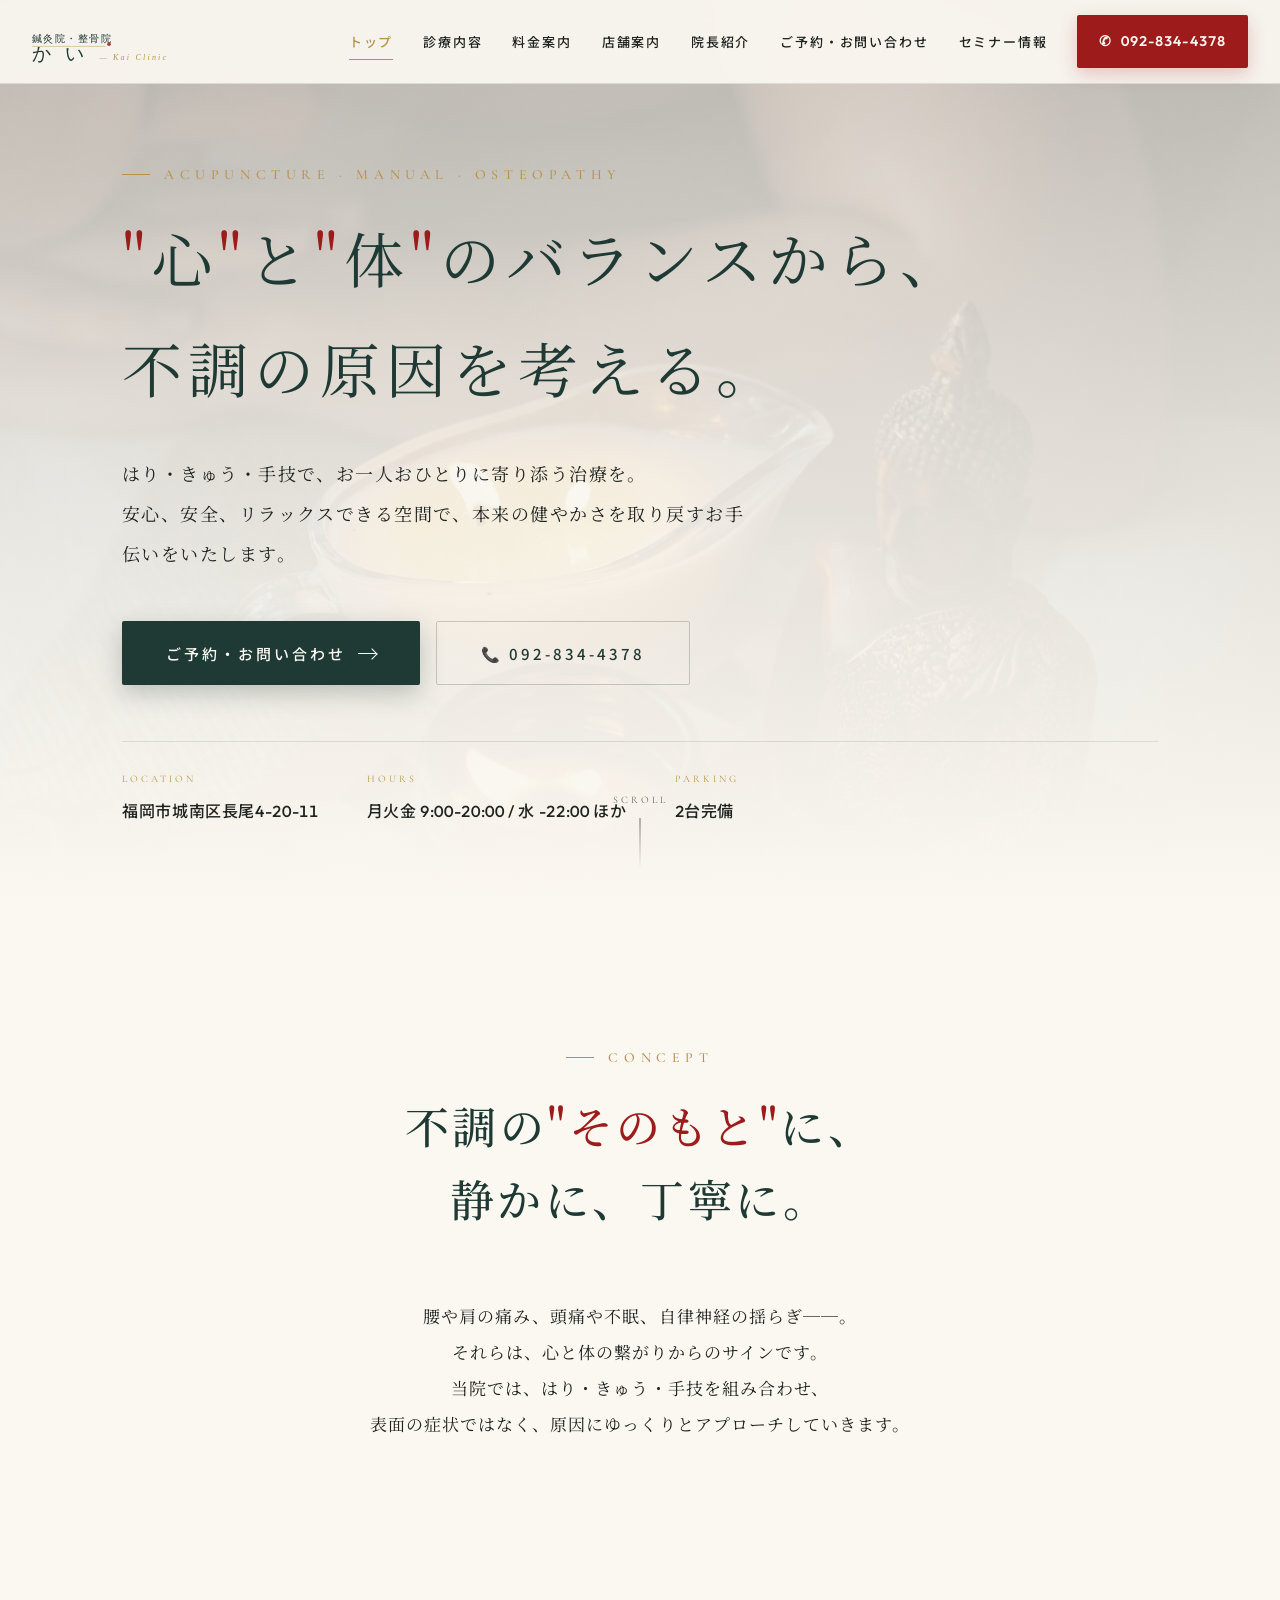
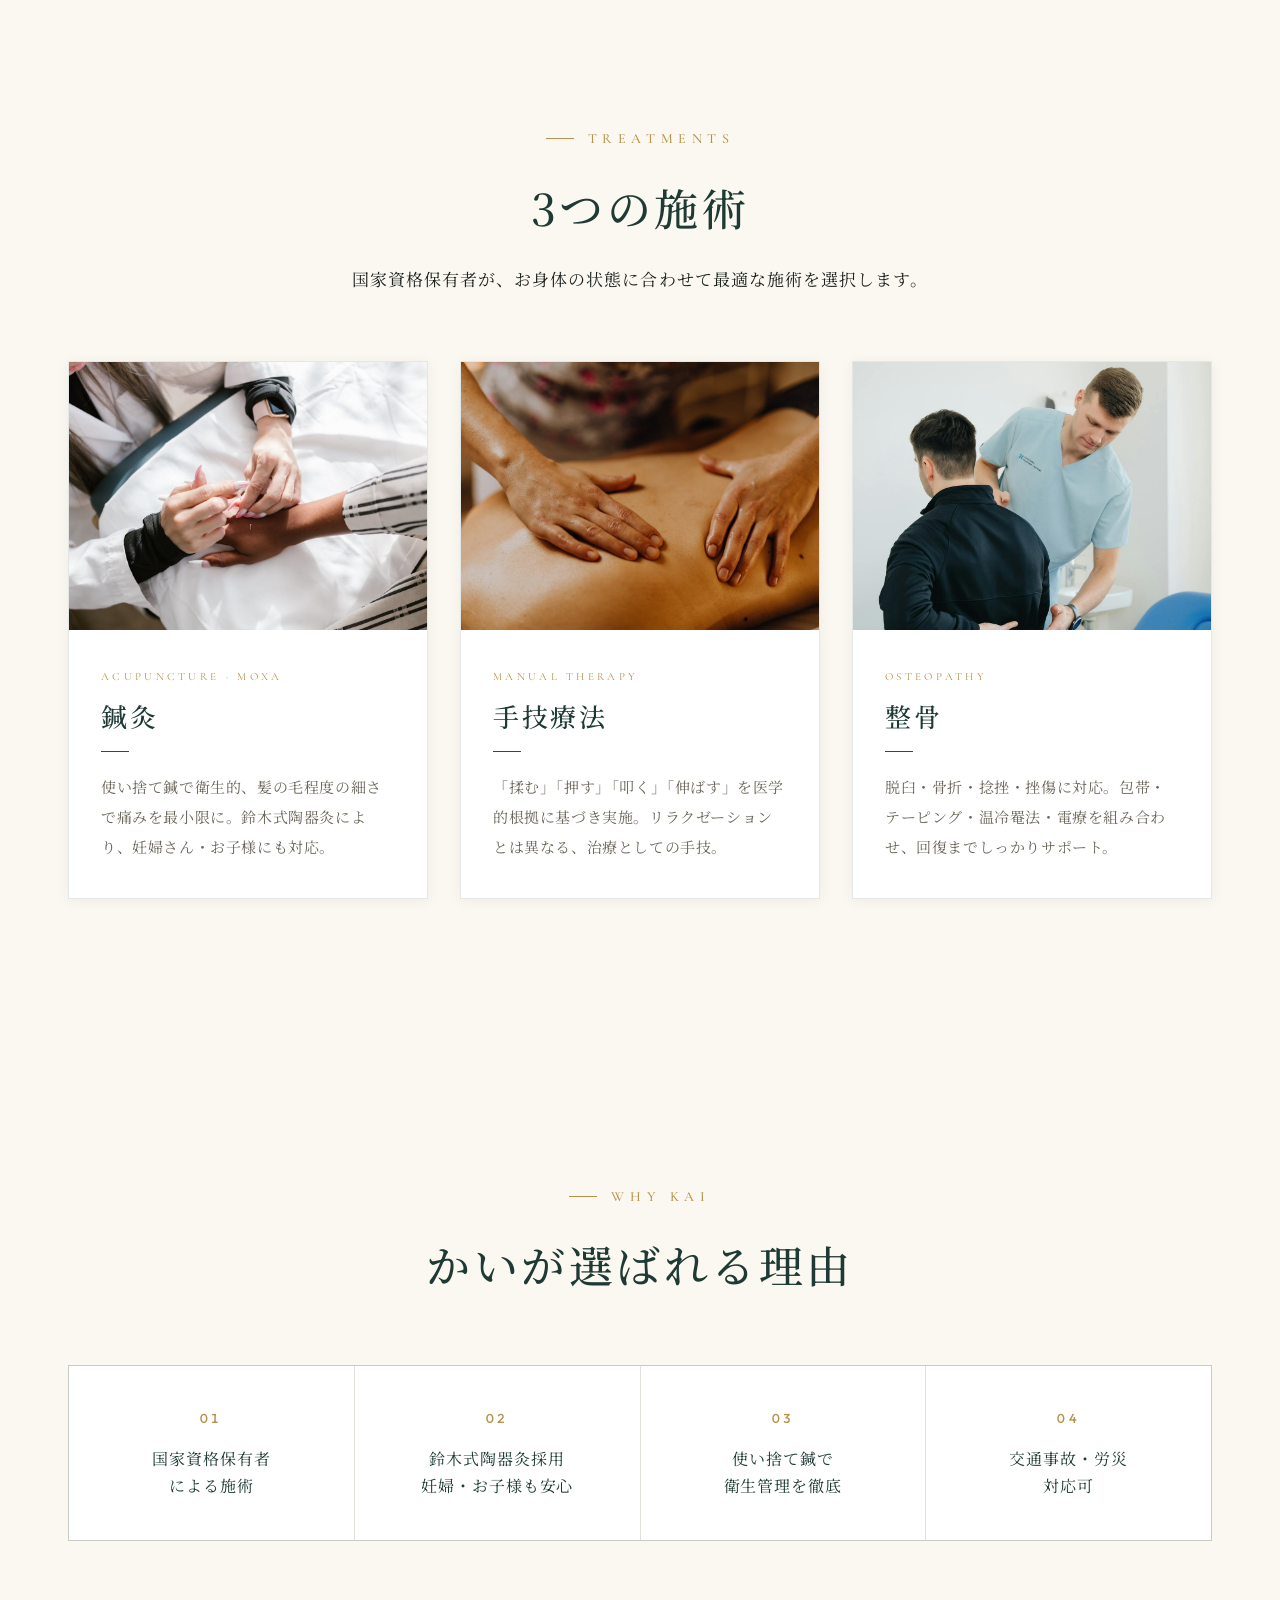
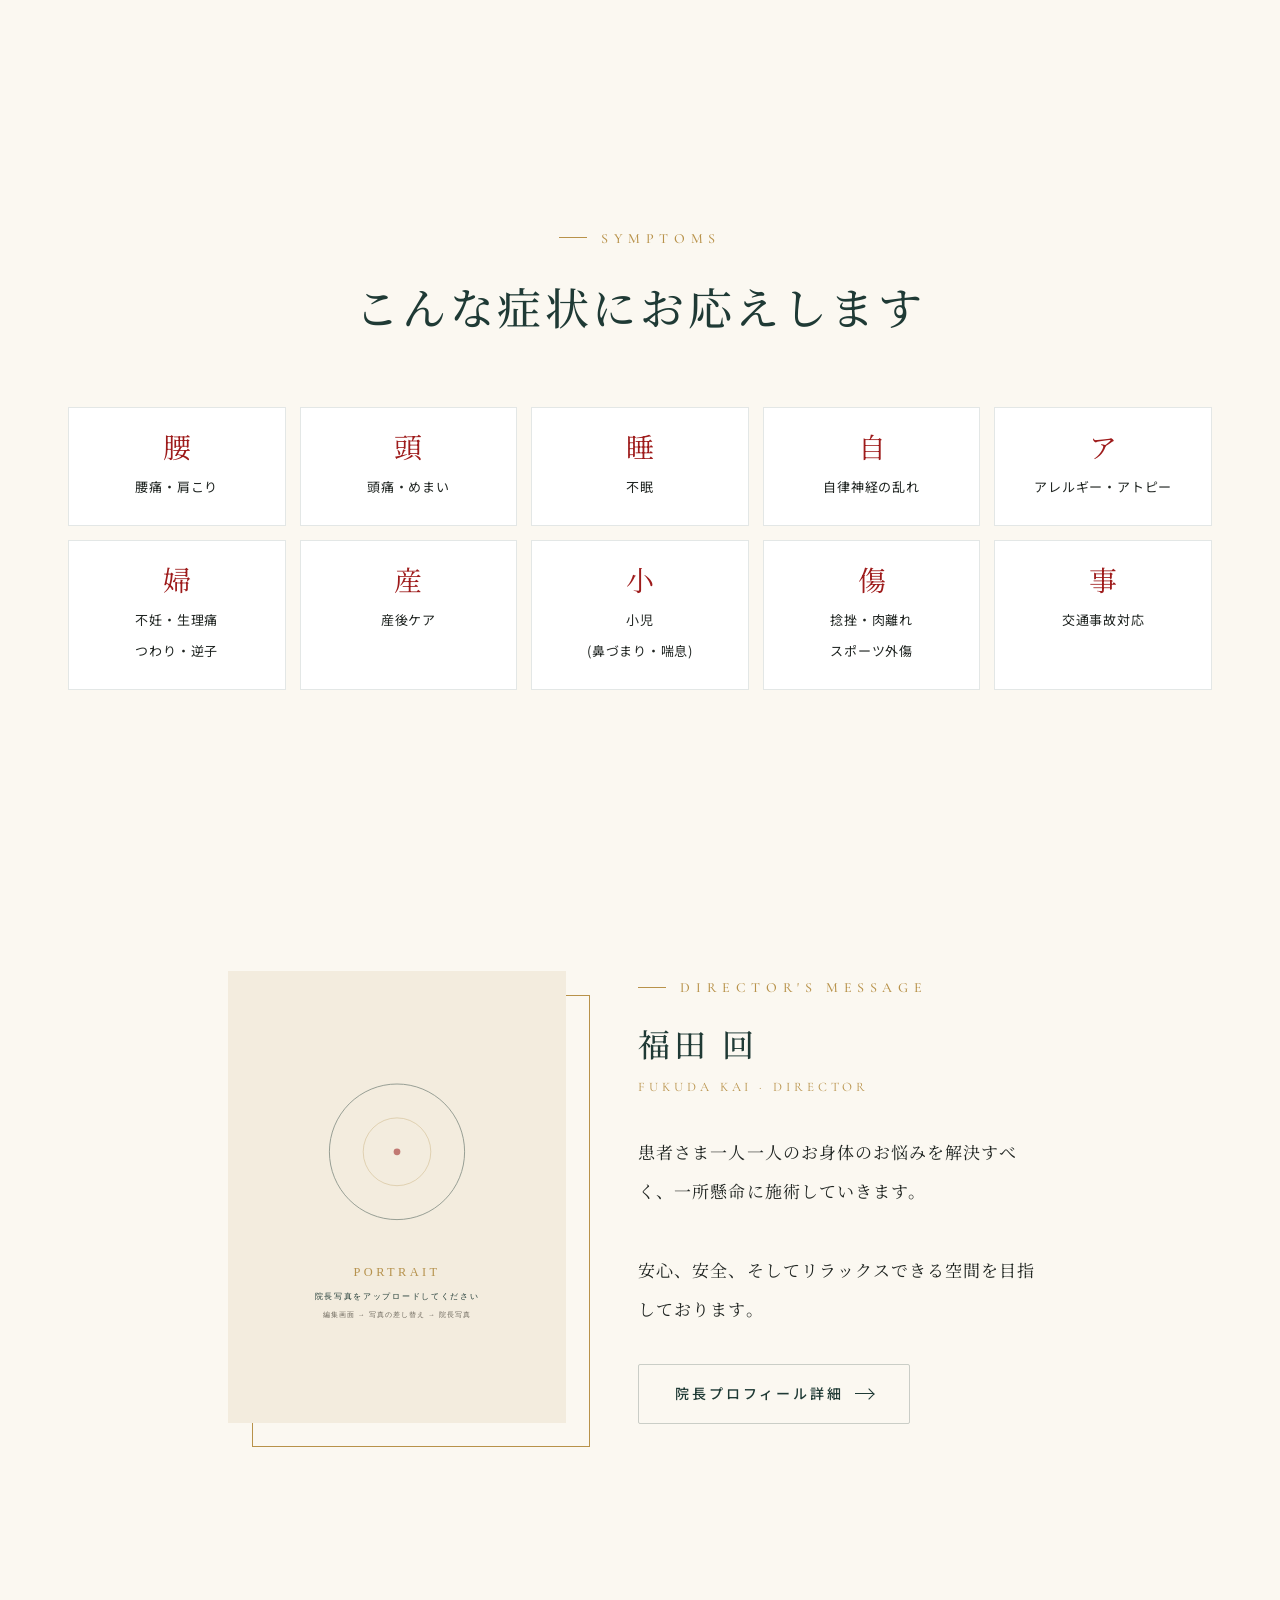
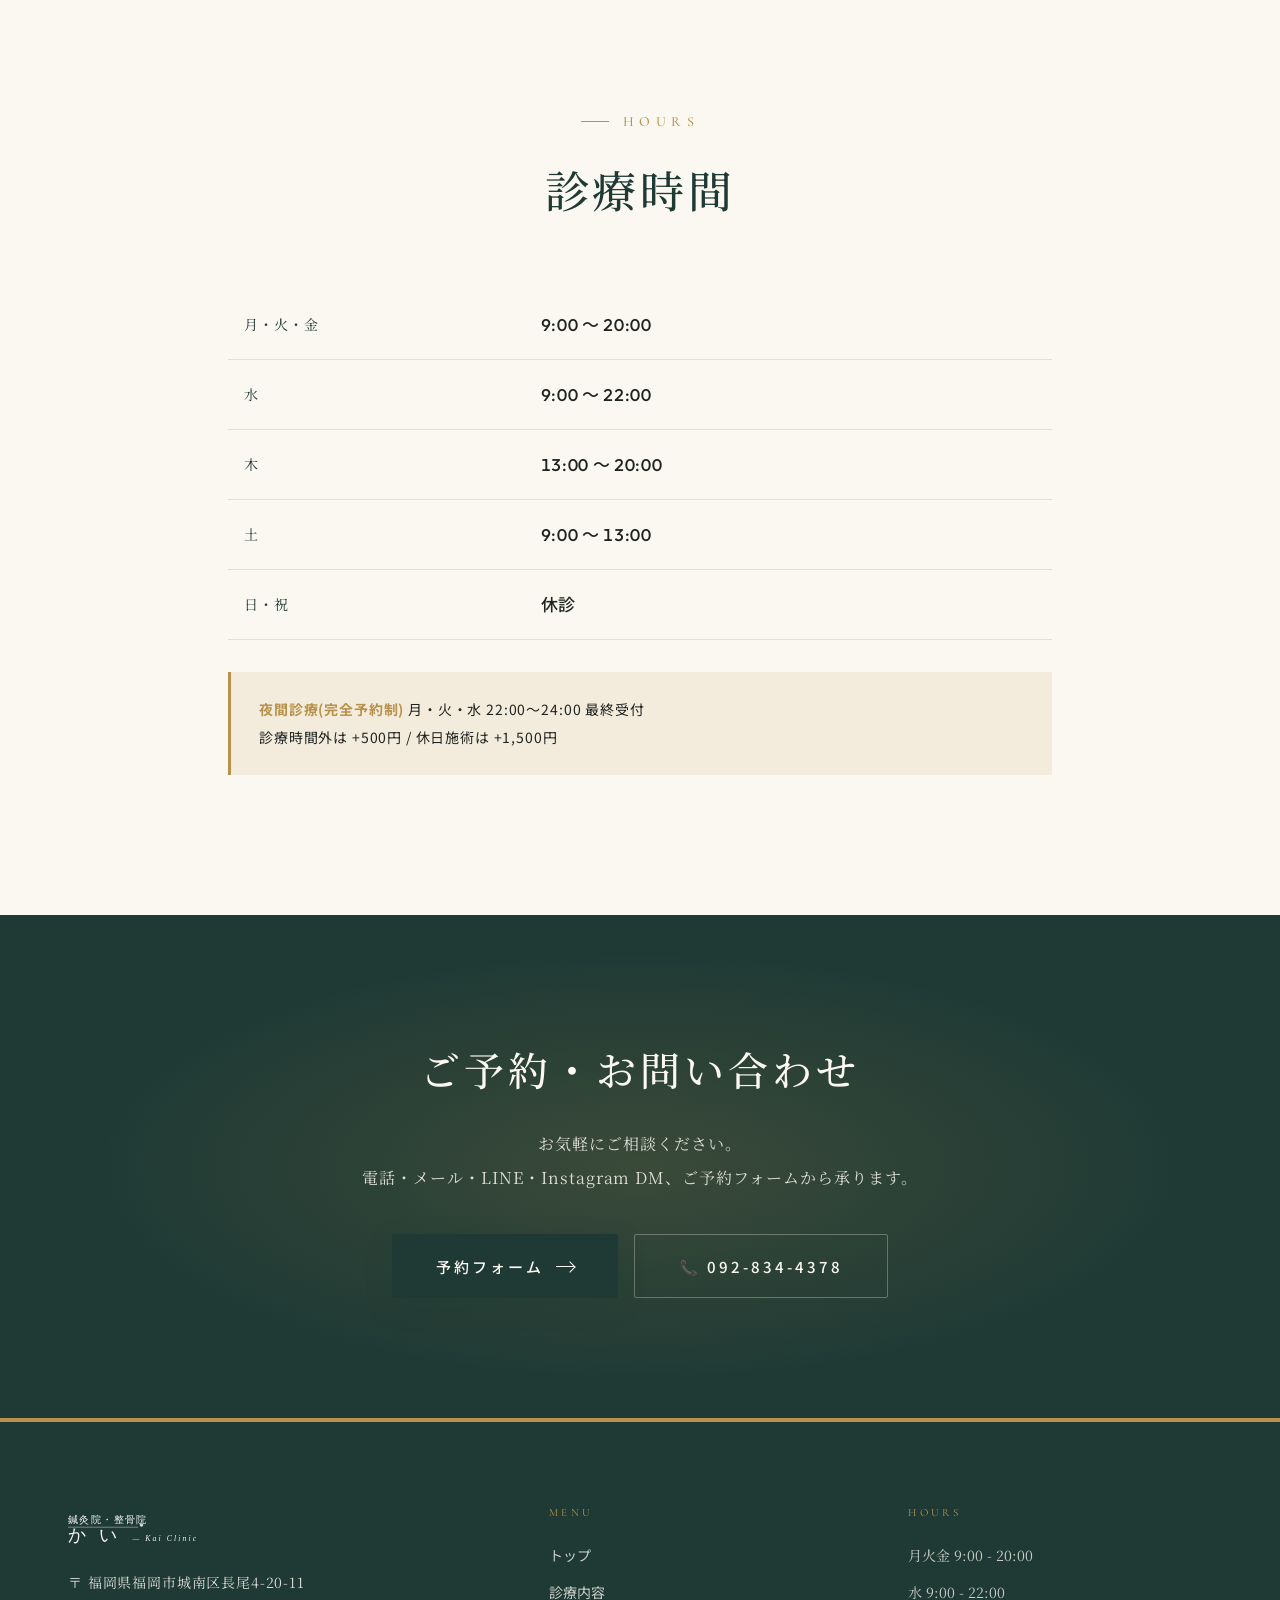
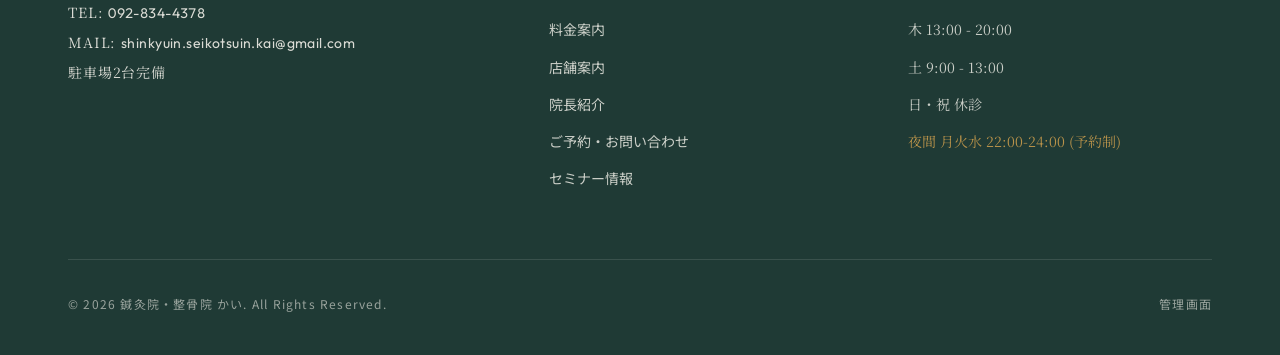
==== index.html @ 46b786f1 "Initial commit: 鍼灸院・整骨院 かい Liberta v1" ====
<!DOCTYPE html>
<html lang="ja">
<head>
  <meta charset="UTF-8">
  <meta name="viewport" content="width=device-width, initial-scale=1.0">
  <title>鍼灸院・整骨院 かい｜福岡市城南区長尾の鍼灸・整骨院</title>
  <meta name="description" content="福岡市城南区長尾の「鍼灸院・整骨院 かい」。鍼灸・手技・整骨で、心と体のバランスから不調の原因を考える治療。鈴木式陶器灸でお子様・妊婦さんも安心。夜間診療・交通事故対応可。">
  <meta name="theme-color" content="#0e0e10">
  <meta property="og:title" content="鍼灸院・整骨院 かい｜福岡市城南区">
  <meta property="og:description" content="心と体のバランスから不調の原因を考える、鍼灸・手技・整骨の治療院。">
  <meta property="og:image" content="/images/og-image.jpg">
  <meta property="og:type" content="website">
  <link rel="icon" href="/images/logo-placeholder.svg" type="image/svg+xml">
  <link rel="preconnect" href="https://fonts.googleapis.com">
  <link rel="preconnect" href="https://fonts.gstatic.com" crossorigin>
  <link href="https://fonts.googleapis.com/css2?family=Cormorant+Garamond:ital,wght@0,400;0,500;1,400&family=Noto+Sans+JP:wght@400;500;700&family=Outfit:wght@400;500;600;700&family=Noto+Serif+JP:wght@400;500;600&display=swap" rel="stylesheet">
  <link rel="stylesheet" href="/css/style.css">
  <script src="/assets/state-checker.js" defer></script>
</head>
<body>

<!-- ========== HEADER ========== -->
<header class="site-header">
  <div class="site-header__inner">
    <a href="/" class="brand" aria-label="鍼灸院・整骨院 かい トップへ">
      <img class="brand-logo-img" src="/images/logo-placeholder.svg" alt="鍼灸院・整骨院 かい" data-edit-src="logo_main">
    </a>
    <nav class="nav" aria-label="メインナビゲーション">
      <ul class="nav__list">
        <li><a class="nav__link" href="/" aria-current="page">トップ</a></li>
        <li><a class="nav__link" href="/services.html">診療内容</a></li>
        <li><a class="nav__link" href="/price.html">料金案内</a></li>
        <li><a class="nav__link" href="/access.html">店舗案内</a></li>
        <li><a class="nav__link" href="/about.html">院長紹介</a></li>
        <li><a class="nav__link" href="/contact.html">ご予約・お問い合わせ</a></li>
        <li><a class="nav__link" href="/seminar.html">セミナー情報</a></li>
      </ul>
      <a class="nav__cta" href="tel:0928344378">092-834-4378</a>
    </nav>
    <button class="hamburger" aria-label="メニューを開く" aria-expanded="false">
      <span></span><span></span><span></span>
    </button>
  </div>
</header>

<!-- ========== HERO ========== -->
<section class="hero">
  <div class="hero__bg">
    <img src="/images/hero-bg.jpg" alt="" data-edit-src="hero_bg" onerror="this.style.display='none'">
  </div>
  <div class="hero__inner">
    <span class="eyebrow">Acupuncture · Manual · Osteopathy</span>
    <h1 class="hero__catch">
      <span class="quote">"</span>心<span class="quote">"</span>と<span class="quote">"</span>体<span class="quote">"</span>のバランスから、<span class="br-quiet"></span>不調の原因を考える。
    </h1>
    <p class="hero__lead">
      はり・きゅう・手技で、お一人おひとりに寄り添う治療を。<br>
      安心、安全、リラックスできる空間で、本来の健やかさを取り戻すお手伝いをいたします。
    </p>
    <div class="hero__cta">
      <a href="/contact.html" class="btn btn--primary btn--lg">ご予約・お問い合わせ <span class="arrow"></span></a>
      <a href="tel:0928344378" class="btn btn--ghost btn--lg">📞 092-834-4378</a>
    </div>
    <div class="hero__meta">
      <div>
        <span class="label">Location</span>
        <span class="value">福岡市城南区長尾4-20-11</span>
      </div>
      <div>
        <span class="label">Hours</span>
        <span class="value">月火金 9:00-20:00 / 水 -22:00 ほか</span>
      </div>
      <div>
        <span class="label">Parking</span>
        <span class="value">2台完備</span>
      </div>
    </div>
  </div>
  <div class="scroll-indicator">SCROLL</div>
</section>

<!-- ========== INTRO ========== -->
<section class="section section--ink-2">
  <div class="container-narrow">
    <div class="section-head fade-in">
      <span class="eyebrow">Concept</span>
      <h2 class="title-jp">不調の<span class="accent">"そのもと"</span>に、<br>静かに、丁寧に。</h2>
    </div>
    <p class="lead fade-in" style="text-align:center;">
      腰や肩の痛み、頭痛や不眠、自律神経の揺らぎ──。<br>
      それらは、心と体の繋がりからのサインです。<br>
      当院では、はり・きゅう・手技を組み合わせ、<br>
      表面の症状ではなく、原因にゆっくりとアプローチしていきます。
    </p>
  </div>
</section>

<!-- ========== SERVICES SUMMARY ========== -->
<section class="section">
  <div class="container">
    <div class="section-head fade-in">
      <span class="eyebrow">Treatments</span>
      <h2 class="title-jp">3つの施術</h2>
      <p class="lead">国家資格保有者が、お身体の状態に合わせて最適な施術を選択します。</p>
    </div>
    <div class="grid-3">
      <a href="/services.html#shinkyu" class="s-card fade-in">
        <div class="s-card__img">
          <img src="/images/service-shinkyu.jpg" alt="鍼灸" data-edit-src="service_shinkyu" onerror="this.style.display='none'">
        </div>
        <div class="s-card__body">
          <span class="s-card__sub">Acupuncture · Moxa</span>
          <h3 class="s-card__title">鍼灸</h3>
          <p class="s-card__lead">使い捨て鍼で衛生的、髪の毛程度の細さで痛みを最小限に。鈴木式陶器灸により、妊婦さん・お子様にも対応。</p>
        </div>
      </a>
      <a href="/services.html#shugi" class="s-card fade-in">
        <div class="s-card__img">
          <img src="/images/service-shugi.jpg" alt="手技療法" data-edit-src="service_shugi" onerror="this.style.display='none'">
        </div>
        <div class="s-card__body">
          <span class="s-card__sub">Manual Therapy</span>
          <h3 class="s-card__title">手技療法</h3>
          <p class="s-card__lead">「揉む」「押す」「叩く」「伸ばす」を医学的根拠に基づき実施。リラクゼーションとは異なる、治療としての手技。</p>
        </div>
      </a>
      <a href="/services.html#seikotsu" class="s-card fade-in">
        <div class="s-card__img">
          <img src="/images/service-seikotsu.jpg" alt="整骨" data-edit-src="service_seikotsu" onerror="this.style.display='none'">
        </div>
        <div class="s-card__body">
          <span class="s-card__sub">Osteopathy</span>
          <h3 class="s-card__title">整骨</h3>
          <p class="s-card__lead">脱臼・骨折・捻挫・挫傷に対応。包帯・テーピング・温冷罨法・電療を組み合わせ、回復までしっかりサポート。</p>
        </div>
      </a>
    </div>
  </div>
</section>

<!-- ========== FEATURES ========== -->
<section class="section section--ink-3">
  <div class="container">
    <div class="section-head fade-in">
      <span class="eyebrow">Why Kai</span>
      <h2 class="title-jp">かいが選ばれる理由</h2>
    </div>
    <div class="features fade-in">
      <div class="feature">
        <div class="feature__num">01</div>
        <div class="feature__title">国家資格保有者<br>による施術</div>
      </div>
      <div class="feature">
        <div class="feature__num">02</div>
        <div class="feature__title">鈴木式陶器灸採用<br>妊婦・お子様も安心</div>
      </div>
      <div class="feature">
        <div class="feature__num">03</div>
        <div class="feature__title">使い捨て鍼で<br>衛生管理を徹底</div>
      </div>
      <div class="feature">
        <div class="feature__num">04</div>
        <div class="feature__title">交通事故・労災<br>対応可</div>
      </div>
    </div>
  </div>
</section>

<!-- ========== SYMPTOMS ========== -->
<section class="section">
  <div class="container">
    <div class="section-head fade-in">
      <span class="eyebrow">Symptoms</span>
      <h2 class="title-jp">こんな症状にお応えします</h2>
    </div>
    <div class="symptoms fade-in">
      <div class="symptom"><span class="symptom__icon">腰</span><span class="symptom__label">腰痛・肩こり</span></div>
      <div class="symptom"><span class="symptom__icon">頭</span><span class="symptom__label">頭痛・めまい</span></div>
      <div class="symptom"><span class="symptom__icon">睡</span><span class="symptom__label">不眠</span></div>
      <div class="symptom"><span class="symptom__icon">自</span><span class="symptom__label">自律神経の乱れ</span></div>
      <div class="symptom"><span class="symptom__icon">ア</span><span class="symptom__label">アレルギー・アトピー</span></div>
      <div class="symptom"><span class="symptom__icon">婦</span><span class="symptom__label">不妊・生理痛<br>つわり・逆子</span></div>
      <div class="symptom"><span class="symptom__icon">産</span><span class="symptom__label">産後ケア</span></div>
      <div class="symptom"><span class="symptom__icon">小</span><span class="symptom__label">小児<br>(鼻づまり・喘息)</span></div>
      <div class="symptom"><span class="symptom__icon">傷</span><span class="symptom__label">捻挫・肉離れ<br>スポーツ外傷</span></div>
      <div class="symptom"><span class="symptom__icon">事</span><span class="symptom__label">交通事故対応</span></div>
    </div>
  </div>
</section>

<!-- ========== OWNER MESSAGE ========== -->
<section class="section section--ink-2">
  <div class="container-narrow">
    <div class="owner fade-in">
      <div class="owner__photo">
        <img src="/images/owner-placeholder.svg" alt="院長 福田 回" data-edit-src="owner_photo">
      </div>
      <div class="owner__body">
        <span class="eyebrow">Director's Message</span>
        <h3 class="owner__name">福田 回</h3>
        <span class="owner__name-en">Fukuda Kai · Director</span>
        <p class="owner__msg">患者さま一人一人のお身体のお悩みを解決すべく、一所懸命に施術していきます。

安心、安全、そしてリラックスできる空間を目指しております。</p>
        <div style="margin-top: 36px;">
          <a href="/about.html" class="btn btn--ghost">院長プロフィール詳細 <span class="arrow"></span></a>
        </div>
      </div>
    </div>
  </div>
</section>

<!-- ========== HOURS ========== -->
<section class="section">
  <div class="container-narrow">
    <div class="section-head fade-in">
      <span class="eyebrow">Hours</span>
      <h2 class="title-jp">診療時間</h2>
    </div>
    <table class="hours-table fade-in">
      <tbody>
        <tr><th>月・火・金</th><td>9:00 〜 20:00</td></tr>
        <tr><th>水</th><td>9:00 〜 22:00</td></tr>
        <tr><th>木</th><td>13:00 〜 20:00</td></tr>
        <tr><th>土</th><td>9:00 〜 13:00</td></tr>
        <tr><th>日・祝</th><td>休診</td></tr>
      </tbody>
    </table>
    <div class="price-note fade-in" style="margin-top:32px;">
      <strong style="color:var(--c-gold);">夜間診療(完全予約制)</strong> 月・火・水 22:00〜24:00 最終受付<br>
      診療時間外は +500円 / 休日施術は +1,500円
    </div>
  </div>
</section>

<!-- ========== CTA ========== -->
<section class="cta-block">
  <div class="cta-block__inner fade-in">
    <h2 class="cta-block__title">ご予約・お問い合わせ</h2>
    <p class="cta-block__lead">お気軽にご相談ください。<br>電話・メール・LINE・Instagram DM、ご予約フォームから承ります。</p>
    <div class="cta-block__buttons">
      <a href="/contact.html" class="btn btn--primary btn--lg">予約フォーム <span class="arrow"></span></a>
      <a href="tel:0928344378" class="btn btn--ghost btn--lg">📞 092-834-4378</a>
    </div>
  </div>
</section>

<!-- ========== FOOTER ========== -->
<footer class="site-footer">
  <div class="container">
    <div class="site-footer__top">
      <div class="site-footer__brand">
        <div class="brand">
          <img class="brand-logo-img" src="/images/logo-placeholder.svg" alt="鍼灸院・整骨院 かい" data-edit-src="logo_main" style="height:42px;">
        </div>
        <div class="site-footer__addr">
          〒 福岡県福岡市城南区長尾4-20-11<br>
          TEL: <a href="tel:0928344378">092-834-4378</a><br>
          MAIL: <a href="mailto:shinkyuin.seikotsuin.kai@gmail.com">shinkyuin.seikotsuin.kai@gmail.com</a><br>
          駐車場2台完備
        </div>
      </div>
      <div>
        <div class="site-footer__heading">Menu</div>
        <ul class="site-footer__list">
          <li><a href="/">トップ</a></li>
          <li><a href="/services.html">診療内容</a></li>
          <li><a href="/price.html">料金案内</a></li>
          <li><a href="/access.html">店舗案内</a></li>
          <li><a href="/about.html">院長紹介</a></li>
          <li><a href="/contact.html">ご予約・お問い合わせ</a></li>
          <li><a href="/seminar.html">セミナー情報</a></li>
        </ul>
      </div>
      <div>
        <div class="site-footer__heading">Hours</div>
        <ul class="site-footer__list" style="font-family:var(--f-mincho);">
          <li>月火金 9:00 - 20:00</li>
          <li>水 9:00 - 22:00</li>
          <li>木 13:00 - 20:00</li>
          <li>土 9:00 - 13:00</li>
          <li>日・祝 休診</li>
          <li style="color:var(--c-gold); margin-top:10px;">夜間 月火水 22:00-24:00 (予約制)</li>
        </ul>
      </div>
    </div>
    <div class="site-footer__bottom">
      <div>© <span data-year>2026</span> 鍼灸院・整骨院 かい. All Rights Reserved.</div>
      <div><a href="/admin/" target="_blank" rel="noopener">管理画面</a></div>
    </div>
  </div>
</footer>

<!-- ========== MOBILE STICKY CTA ========== -->
<div class="mobile-cta">
  <a href="tel:0928344378" class="mobile-cta__btn">📞 電話</a>
  <a href="/contact.html" class="mobile-cta__btn mobile-cta__btn--ghost" style="background:var(--c-vermilion);">ご予約</a>
</div>

<script src="/js/main.js" defer></script>
</body>
</html>
---- css/style.css ----
/* ============================================
   鍼灸院・整骨院 かい — Light Premium
   設計: 真珠白×深緑×ダークゴールド×朱差し
   ============================================ */

/* ---------- TOKENS ---------- */
:root {
  /* Color */
  --c-paper:     #fbf8f1;       /* 上質な真珠ベージュ(ベース) */
  --c-paper-2:   #ffffff;       /* 純白(セクション交互) */
  --c-paper-3:   #f3ecdd;       /* 暖色アイボリー */
  --c-ivory:     #efe7d4;       /* 沈んだベージュ */
  --c-line:      rgba(31, 58, 53, 0.12);
  --c-line-2:    rgba(31, 58, 53, 0.22);

  --c-ink:       #1f2421;       /* メイン文字(ほぼ黒) */
  --c-mute:      #6b665a;       /* サブ文字 */
  --c-mute-2:    #948e80;

  --c-green:     #1f3a35;       /* 深緑(既存HPに寄せた基調) */
  --c-green-2:   #2d5a4e;       /* 中緑 */
  --c-green-light:#3d7567;
  --c-gold:      #b8924a;       /* ダークゴールド */
  --c-gold-dim:  #8a6e38;
  --c-vermilion: #9e1b1b;       /* 朱赤(控えめCTA等) */
  --c-vermilion-bright: #b62929;

  /* Typography */
  --f-mincho: "Noto Serif JP", "Yu Mincho", "游明朝", "YuMincho", serif;
  --f-gothic: "Noto Sans JP", "Hiragino Sans", "ヒラギノ角ゴシック", "Yu Gothic", sans-serif;
  --f-en:     "Cormorant Garamond", "Noto Serif JP", serif;
  --f-num:    "Outfit", "Helvetica Neue", "Arial", "Noto Sans JP", sans-serif;

  /* Layout */
  --container: 1200px;
  --container-narrow: 880px;
  --header-h: 84px;
  --radius: 4px;
  --shadow-1: 0 12px 36px rgba(31, 58, 53, 0.10);
  --shadow-soft: 0 2px 12px rgba(31, 58, 53, 0.06);

  --ease-out: cubic-bezier(0.22, 1, 0.36, 1);
  --t-base: 320ms;
}

/* ---------- RESET ---------- */
*, *::before, *::after { box-sizing: border-box; }
html { scroll-behavior: smooth; -webkit-text-size-adjust: 100%; }
body {
  margin: 0;
  padding: 0;
  font-family: var(--f-gothic);
  font-weight: 400;
  font-size: 16px;
  line-height: 1.95;
  color: var(--c-ink);
  background: var(--c-paper);
  -webkit-font-smoothing: antialiased;
  text-rendering: optimizeLegibility;
  overflow-x: hidden;
}
img { max-width: 100%; height: auto; display: block; }
a { color: inherit; text-decoration: none; transition: color var(--t-base) var(--ease-out); }
a:hover { color: var(--c-gold-dim); }
button { font: inherit; cursor: pointer; border: none; background: none; color: inherit; }
ul, ol { padding: 0; margin: 0; list-style: none; }
h1, h2, h3, h4, h5, h6 { margin: 0; font-weight: 500; line-height: 1.55; }
p { margin: 0; }
hr { border: 0; border-top: 1px solid var(--c-line); margin: 0; }

/* ---------- TYPOGRAPHY UTILITIES ---------- */
.font-mincho { font-family: var(--f-mincho); }
.font-en { font-family: var(--f-en); letter-spacing: 0.04em; font-style: italic; }
.num { font-family: var(--f-num); font-feature-settings: "tnum" 1, "lnum" 1; font-variant-numeric: lining-nums tabular-nums; letter-spacing: 0.02em; }

.eyebrow {
  font-family: var(--f-en);
  font-size: 14px;
  letter-spacing: 0.4em;
  color: var(--c-gold);
  text-transform: uppercase;
  display: inline-block;
  margin-bottom: 18px;
  font-style: normal;
  font-weight: 500;
}
.eyebrow::before {
  content: "";
  display: inline-block;
  width: 28px;
  height: 1px;
  background: var(--c-gold);
  vertical-align: middle;
  margin-right: 14px;
  margin-bottom: 4px;
}

.title-jp {
  font-family: var(--f-mincho);
  font-weight: 500;
  font-size: clamp(28px, 4vw, 44px);
  line-height: 1.65;
  letter-spacing: 0.08em;
  color: var(--c-green);
}
.title-jp .accent { color: var(--c-vermilion); font-style: normal; }

.lead {
  font-family: var(--f-mincho);
  font-size: 17px;
  line-height: 2.1;
  letter-spacing: 0.06em;
  color: var(--c-ink);
}

/* ---------- LAYOUT ---------- */
.container { max-width: var(--container); margin: 0 auto; padding: 0 28px; }
.container-narrow { max-width: var(--container-narrow); margin: 0 auto; padding: 0 28px; }
.section { padding: clamp(80px, 11vw, 140px) 0; position: relative; }
.section--paper-2 { background: var(--c-paper-2); }
.section--paper-3 { background: var(--c-paper-3); }
.section--ivory { background: var(--c-ivory); }
.section--green { background: var(--c-green); color: var(--c-paper); }
.section--green .title-jp { color: var(--c-paper); }
.section--green .lead { color: rgba(251, 248, 241, 0.85); }
.section--green .eyebrow { color: var(--c-gold); }

.section-head { text-align: center; margin-bottom: 64px; }
.section-head .lead { margin-top: 18px; }

/* ---------- HEADER ---------- */
.site-header {
  position: fixed;
  top: 0; left: 0; right: 0;
  z-index: 100;
  height: var(--header-h);
  background: rgba(251, 248, 241, 0.92);
  backdrop-filter: blur(14px);
  -webkit-backdrop-filter: blur(14px);
  border-bottom: 1px solid var(--c-line);
  transition: background var(--t-base) var(--ease-out), box-shadow var(--t-base) var(--ease-out);
}
.site-header.is-scrolled {
  background: rgba(251, 248, 241, 0.98);
  box-shadow: var(--shadow-soft);
}
.site-header__inner {
  height: 100%;
  display: flex;
  align-items: center;
  justify-content: space-between;
  padding: 0 32px;
  max-width: 1480px;
  margin: 0 auto;
  gap: 24px;
}
.brand {
  display: flex;
  align-items: center;
  gap: 14px;
  flex-shrink: 0;
}
.brand-logo-img {
  height: 44px;
  width: auto;
}

.nav { display: flex; align-items: center; gap: 0; }
.nav__list { display: flex; align-items: center; gap: 2px; }
.nav__link {
  display: inline-block;
  padding: 10px 14px;
  font-size: 13px;
  letter-spacing: 0.14em;
  color: var(--c-ink);
  position: relative;
  font-weight: 500;
  white-space: nowrap;
}
.nav__link[aria-current="page"] { color: var(--c-gold); }
.nav__link[aria-current="page"]::after {
  content: "";
  position: absolute;
  left: 14px; right: 14px; bottom: 4px;
  height: 1px; background: var(--c-gold);
}
.nav__link:hover { color: var(--c-green); }
.nav__link:not([aria-current="page"]):hover::after {
  content: "";
  position: absolute;
  left: 14px; right: 14px; bottom: 4px;
  height: 1px; background: var(--c-green);
}
.nav__cta {
  margin-left: 16px;
  padding: 13px 22px;
  font-family: var(--f-num);
  font-feature-settings: "tnum" 1, "lnum" 1;
  font-variant-numeric: lining-nums tabular-nums;
  font-size: 14px;
  letter-spacing: 0.08em;
  color: var(--c-paper);
  background: var(--c-vermilion);
  border-radius: 2px;
  display: inline-flex;
  align-items: center;
  gap: 8px;
  font-weight: 600;
  transition: all var(--t-base) var(--ease-out);
  white-space: nowrap;
  box-shadow: 0 6px 18px rgba(158, 27, 27, 0.22);
}
.nav__cta:hover { background: var(--c-vermilion-bright); color: var(--c-paper); transform: translateY(-1px); box-shadow: 0 10px 24px rgba(158, 27, 27, 0.32); }
.nav__cta::before { content: "✆"; font-size: 14px; }

/* Hamburger */
.hamburger {
  display: none;
  width: 44px; height: 44px;
  position: relative;
  z-index: 110;
}
.hamburger span {
  position: absolute;
  left: 10px; right: 10px;
  height: 1.5px;
  background: var(--c-green);
  transition: transform var(--t-base) var(--ease-out), top var(--t-base) var(--ease-out), opacity 200ms;
}
.hamburger span:nth-child(1) { top: 16px; }
.hamburger span:nth-child(2) { top: 22px; }
.hamburger span:nth-child(3) { top: 28px; }
.hamburger.is-active span:nth-child(1) { top: 22px; transform: rotate(45deg); }
.hamburger.is-active span:nth-child(2) { opacity: 0; }
.hamburger.is-active span:nth-child(3) { top: 22px; transform: rotate(-45deg); }

/* ---------- HERO ---------- */
.hero {
  position: relative;
  min-height: 100svh;
  display: flex;
  align-items: center;
  padding-top: var(--header-h);
  overflow: hidden;
  background: var(--c-paper);
}
.hero__bg {
  position: absolute; inset: 0;
  z-index: 0;
}
.hero__bg img {
  width: 100%; height: 100%;
  object-fit: cover;
  object-position: center;
  opacity: 0.35;
  filter: saturate(0.85) contrast(1.02);
}
.hero__bg::after {
  content: "";
  position: absolute; inset: 0;
  background:
    linear-gradient(180deg, rgba(251, 248, 241, 0.2) 0%, rgba(251, 248, 241, 0.65) 50%, var(--c-paper) 100%),
    linear-gradient(90deg, rgba(31, 58, 53, 0.06), transparent 50%);
}
.hero__inner {
  position: relative;
  z-index: 1;
  max-width: 1100px;
  width: 100%;
  margin: 0 auto;
  padding: 60px 32px;
}
.hero__catch {
  font-family: var(--f-mincho);
  font-weight: 400;
  font-size: clamp(32px, 5.6vw, 60px);
  line-height: 1.7;
  letter-spacing: 0.1em;
  color: var(--c-green);
  margin-bottom: 36px;
}
.hero__catch .quote {
  color: var(--c-vermilion);
  font-style: normal;
}
.hero__catch .br-quiet {
  display: block;
  height: 8px;
}
.hero__lead {
  font-family: var(--f-mincho);
  font-size: clamp(15px, 1.6vw, 18px);
  line-height: 2.2;
  color: var(--c-ink);
  letter-spacing: 0.08em;
  max-width: 640px;
  margin-bottom: 48px;
}
.hero__cta {
  display: flex;
  flex-wrap: wrap;
  gap: 16px;
}
.hero__meta {
  margin-top: 56px;
  display: flex;
  flex-wrap: wrap;
  gap: 32px 48px;
  font-size: 13px;
  color: var(--c-mute);
  letter-spacing: 0.12em;
  border-top: 1px solid var(--c-line);
  padding-top: 28px;
}
.hero__meta .label {
  display: block;
  font-family: var(--f-en);
  font-size: 10px;
  letter-spacing: 0.3em;
  color: var(--c-gold);
  text-transform: uppercase;
  margin-bottom: 6px;
}
.hero__meta .value {
  font-family: var(--f-num);
  font-feature-settings: "tnum" 1, "lnum" 1;
  font-variant-numeric: lining-nums tabular-nums;
  font-size: 16px;
  color: var(--c-ink);
  letter-spacing: 0.04em;
  font-weight: 500;
}

.scroll-indicator {
  position: absolute;
  bottom: 32px;
  left: 50%;
  transform: translateX(-50%);
  z-index: 2;
  font-family: var(--f-en);
  font-size: 10px;
  letter-spacing: 0.3em;
  color: var(--c-mute);
  text-transform: uppercase;
  display: flex;
  align-items: center;
  flex-direction: column;
  gap: 8px;
}
.scroll-indicator::after {
  content: "";
  width: 1px; height: 50px;
  background: linear-gradient(180deg, var(--c-mute), transparent);
  animation: scrollLine 2.5s ease-in-out infinite;
}
@keyframes scrollLine {
  0% { transform: scaleY(0.2); transform-origin: top; }
  50% { transform: scaleY(1); transform-origin: top; }
  51% { transform: scaleY(1); transform-origin: bottom; }
  100% { transform: scaleY(0); transform-origin: bottom; }
}

/* ---------- BUTTONS ---------- */
.btn {
  display: inline-flex;
  align-items: center;
  justify-content: center;
  gap: 12px;
  min-height: 60px;
  padding: 0 36px;
  font-family: var(--f-gothic);
  font-size: 14px;
  letter-spacing: 0.2em;
  font-weight: 500;
  border-radius: 2px;
  transition: all var(--t-base) var(--ease-out);
  position: relative;
  overflow: hidden;
}
.btn--primary {
  background: var(--c-green);
  color: var(--c-paper);
  box-shadow: 0 8px 24px rgba(31, 58, 53, 0.25);
}
.btn--primary:hover {
  background: var(--c-green-2);
  color: var(--c-paper);
  transform: translateY(-2px);
  box-shadow: 0 12px 32px rgba(31, 58, 53, 0.35);
}
.btn--vermilion {
  background: var(--c-vermilion);
  color: var(--c-paper);
  box-shadow: 0 8px 24px rgba(158, 27, 27, 0.25);
}
.btn--vermilion:hover {
  background: var(--c-vermilion-bright);
  color: var(--c-paper);
  transform: translateY(-2px);
  box-shadow: 0 12px 32px rgba(158, 27, 27, 0.35);
}
.btn--ghost {
  background: transparent;
  color: var(--c-green);
  border: 1px solid var(--c-line-2);
}
.btn--ghost:hover {
  border-color: var(--c-green);
  color: var(--c-green);
  background: rgba(31, 58, 53, 0.04);
}
.btn--gold {
  background: var(--c-gold);
  color: var(--c-paper);
}
.btn--gold:hover {
  background: var(--c-gold-dim);
  color: var(--c-paper);
}
.section--green .btn--ghost { color: var(--c-paper); border-color: rgba(244, 241, 234, 0.25); }
.section--green .btn--ghost:hover { border-color: var(--c-gold); color: var(--c-gold); background: rgba(184, 146, 74, 0.06); }
.btn--lg { min-height: 64px; padding: 0 44px; font-size: 15px; }
.btn .arrow {
  display: inline-block;
  width: 18px; height: 1px;
  background: currentColor;
  position: relative;
  transition: transform var(--t-base) var(--ease-out);
}
.btn .arrow::after {
  content: "";
  position: absolute;
  right: 0; top: -3px;
  width: 8px; height: 8px;
  border-top: 1px solid currentColor;
  border-right: 1px solid currentColor;
  transform: rotate(45deg);
}
.btn:hover .arrow { transform: translateX(6px); }

/* ---------- CARDS / GRIDS ---------- */
.grid-3 {
  display: grid;
  grid-template-columns: repeat(3, 1fr);
  gap: 32px;
}
.grid-2 {
  display: grid;
  grid-template-columns: repeat(2, 1fr);
  gap: 48px;
}

.s-card {
  background: var(--c-paper-2);
  border: 1px solid var(--c-line);
  padding: 0;
  transition: all var(--t-base) var(--ease-out);
  display: flex;
  flex-direction: column;
  box-shadow: var(--shadow-soft);
}
.s-card:hover {
  border-color: var(--c-gold);
  transform: translateY(-4px);
  box-shadow: var(--shadow-1);
}
.s-card__img {
  aspect-ratio: 4/3;
  overflow: hidden;
  position: relative;
  background: var(--c-ivory);
}
.s-card__img img {
  width: 100%; height: 100%;
  object-fit: cover;
  transition: transform 800ms var(--ease-out);
}
.s-card:hover .s-card__img img { transform: scale(1.06); }
.s-card__body { padding: 36px 32px; flex: 1; display: flex; flex-direction: column; }
.s-card__sub {
  font-family: var(--f-en);
  font-size: 11px;
  letter-spacing: 0.3em;
  color: var(--c-gold);
  text-transform: uppercase;
  margin-bottom: 8px;
}
.s-card__title {
  font-family: var(--f-mincho);
  font-size: 26px;
  letter-spacing: 0.1em;
  color: var(--c-green);
  margin-bottom: 20px;
  position: relative;
  padding-bottom: 16px;
}
.s-card__title::after {
  content: "";
  position: absolute;
  left: 0; bottom: 0;
  width: 28px; height: 1px;
  background: var(--c-vermilion);
}
.s-card__lead {
  font-family: var(--f-mincho);
  font-size: 15px;
  line-height: 2.0;
  color: var(--c-mute);
  letter-spacing: 0.04em;
  flex: 1;
}
.s-card__tags {
  margin-top: 20px;
  display: flex;
  flex-wrap: wrap;
  gap: 6px 8px;
}
.s-card__tag {
  font-size: 11px;
  letter-spacing: 0.1em;
  color: var(--c-mute);
  border: 1px solid var(--c-line-2);
  padding: 4px 10px;
  border-radius: 2px;
}

/* ---------- FEATURE STRIP (qualifications) ---------- */
.features {
  display: grid;
  grid-template-columns: repeat(4, 1fr);
  gap: 1px;
  background: var(--c-line);
  border: 1px solid var(--c-line);
}
.feature {
  background: var(--c-paper-2);
  padding: 40px 24px;
  text-align: center;
}
.feature__num {
  font-family: var(--f-num);
  font-feature-settings: "tnum" 1, "lnum" 1;
  font-variant-numeric: lining-nums tabular-nums;
  font-size: 13px;
  color: var(--c-gold);
  letter-spacing: 0.25em;
  font-weight: 500;
  margin-bottom: 14px;
}
.feature__title {
  font-family: var(--f-mincho);
  font-size: 16px;
  letter-spacing: 0.06em;
  color: var(--c-green);
  line-height: 1.7;
}
.section--green .feature { background: rgba(255, 255, 255, 0.04); }
.section--green .feature__title { color: var(--c-paper); }

/* ---------- SYMPTOMS GRID ---------- */
.symptoms {
  display: grid;
  grid-template-columns: repeat(5, 1fr);
  gap: 14px;
}
.symptom {
  background: var(--c-paper-2);
  border: 1px solid var(--c-line);
  padding: 24px 12px;
  text-align: center;
  transition: all var(--t-base) var(--ease-out);
}
.symptom:hover {
  background: var(--c-paper-3);
  border-color: var(--c-vermilion);
  transform: translateY(-2px);
}
.symptom__icon {
  font-family: var(--f-mincho);
  font-size: 28px;
  color: var(--c-vermilion);
  display: block;
  margin-bottom: 10px;
  line-height: 1;
}
.symptom__label {
  font-size: 13px;
  letter-spacing: 0.06em;
  color: var(--c-ink);
  line-height: 1.6;
}

/* ---------- HOURS TABLE ---------- */
.hours-table {
  width: 100%;
  border-collapse: collapse;
  font-family: var(--f-mincho);
}
.hours-table th, .hours-table td {
  padding: 18px 16px;
  text-align: left;
  border-bottom: 1px solid var(--c-line);
  font-weight: 400;
  letter-spacing: 0.08em;
}
.hours-table th {
  width: 36%;
  color: var(--c-green);
  font-size: 14px;
}
.hours-table td {
  color: var(--c-ink);
  font-size: 17px;
  font-family: var(--f-num);
  font-feature-settings: "tnum" 1, "lnum" 1;
  font-variant-numeric: lining-nums tabular-nums;
  letter-spacing: 0.04em;
  font-weight: 500;
}
.section--green .hours-table th, .section--green .hours-table td { border-color: rgba(244, 241, 234, 0.15); }
.section--green .hours-table th { color: var(--c-gold); }
.section--green .hours-table td { color: var(--c-paper); }

/* ---------- PRICE TABLE ---------- */
.price-block { margin-bottom: 56px; }
.price-block__head {
  display: flex;
  align-items: baseline;
  gap: 18px;
  margin-bottom: 28px;
  padding-bottom: 16px;
  border-bottom: 1px solid var(--c-line);
}
.price-block__title {
  font-family: var(--f-mincho);
  font-size: 26px;
  letter-spacing: 0.1em;
  color: var(--c-green);
}
.price-block__sub {
  font-family: var(--f-en);
  font-size: 12px;
  letter-spacing: 0.3em;
  color: var(--c-gold);
  text-transform: uppercase;
}

.price-list { display: flex; flex-direction: column; }
.price-row {
  display: flex;
  justify-content: space-between;
  align-items: baseline;
  padding: 22px 4px;
  border-bottom: 1px dashed var(--c-line);
  gap: 20px;
}
.price-row__name {
  font-family: var(--f-mincho);
  font-size: 17px;
  letter-spacing: 0.06em;
  color: var(--c-ink);
}
.price-row__name small {
  display: block;
  font-family: var(--f-gothic);
  font-size: 12px;
  color: var(--c-mute);
  letter-spacing: 0.06em;
  margin-top: 4px;
  line-height: 1.6;
}
.price-row__amount {
  font-family: var(--f-num);
  font-feature-settings: "tnum" 1, "lnum" 1;
  font-variant-numeric: lining-nums tabular-nums;
  font-size: 26px;
  color: var(--c-vermilion);
  white-space: nowrap;
  letter-spacing: 0.02em;
  font-weight: 600;
  font-style: normal;
}
.price-row__amount .yen {
  font-family: var(--f-mincho);
  font-size: 15px;
  margin-right: 2px;
  font-weight: 500;
  vertical-align: 0.05em;
}

.price-note {
  margin-top: 24px;
  padding: 24px 28px;
  background: var(--c-paper-3);
  border-left: 3px solid var(--c-gold);
  font-size: 14px;
  line-height: 1.95;
  color: var(--c-ink);
  letter-spacing: 0.06em;
}

/* ---------- ABOUT / OWNER MESSAGE ---------- */
.owner {
  display: grid;
  grid-template-columns: 0.9fr 1.1fr;
  gap: 72px;
  align-items: center;
}
.owner__photo {
  position: relative;
}
.owner__photo img {
  width: 100%;
  aspect-ratio: 3/4;
  object-fit: cover;
  filter: grayscale(0.05);
}
.owner__photo::before {
  content: "";
  position: absolute;
  top: 24px; left: 24px; right: -24px; bottom: -24px;
  border: 1px solid var(--c-gold);
  z-index: -1;
}
.owner__body { }
.owner__name {
  font-family: var(--f-mincho);
  font-size: 32px;
  letter-spacing: 0.12em;
  color: var(--c-green);
  margin-bottom: 6px;
}
.owner__name-en {
  font-family: var(--f-en);
  font-size: 13px;
  letter-spacing: 0.3em;
  color: var(--c-gold);
  text-transform: uppercase;
  margin-bottom: 32px;
  display: block;
}
.owner__msg {
  font-family: var(--f-mincho);
  font-size: 17px;
  line-height: 2.3;
  color: var(--c-ink);
  letter-spacing: 0.06em;
  white-space: pre-wrap;
}

/* ---------- FAQ ---------- */
.faq-list { max-width: 880px; margin: 0 auto; }
.faq-item {
  border-bottom: 1px solid var(--c-line);
}
.faq-item__q {
  display: flex;
  align-items: center;
  justify-content: space-between;
  gap: 18px;
  padding: 28px 12px;
  font-family: var(--f-mincho);
  font-size: 17px;
  letter-spacing: 0.06em;
  color: var(--c-ink);
  text-align: left;
  width: 100%;
  transition: color var(--t-base) var(--ease-out);
}
.faq-item__q:hover { color: var(--c-gold-dim); }
.faq-item__q-mark {
  font-family: var(--f-en);
  color: var(--c-vermilion);
  font-size: 22px;
  margin-right: 12px;
  font-style: normal;
}
.faq-item__icon {
  width: 18px; height: 18px;
  position: relative;
  flex-shrink: 0;
}
.faq-item__icon::before, .faq-item__icon::after {
  content: "";
  position: absolute;
  background: var(--c-gold);
  top: 50%; left: 50%;
  transform: translate(-50%, -50%);
}
.faq-item__icon::before { width: 14px; height: 1px; }
.faq-item__icon::after { width: 1px; height: 14px; transition: transform var(--t-base) var(--ease-out); }
.faq-item.is-open .faq-item__icon::after { transform: translate(-50%, -50%) rotate(90deg); opacity: 0; }
.faq-item__a {
  max-height: 0;
  overflow: hidden;
  transition: max-height 400ms var(--ease-out);
}
.faq-item__a-inner {
  padding: 0 12px 28px 48px;
  font-size: 15px;
  line-height: 2.0;
  color: var(--c-mute);
  letter-spacing: 0.04em;
}

/* ---------- VOICES ---------- */
.voices { display: grid; grid-template-columns: repeat(3, 1fr); gap: 28px; }
.voice {
  background: var(--c-paper-2);
  border: 1px solid var(--c-line);
  padding: 36px 32px;
  position: relative;
  box-shadow: var(--shadow-soft);
}
.voice::before {
  content: "“";
  position: absolute;
  top: 14px; left: 24px;
  font-family: var(--f-en);
  font-size: 64px;
  color: var(--c-vermilion);
  line-height: 1;
  font-style: normal;
}
.voice__text {
  font-family: var(--f-mincho);
  font-size: 15px;
  line-height: 2.0;
  color: var(--c-ink);
  letter-spacing: 0.04em;
  margin-top: 28px;
  margin-bottom: 24px;
}
.voice__meta {
  font-size: 12px;
  letter-spacing: 0.16em;
  color: var(--c-gold-dim);
  border-top: 1px solid var(--c-line);
  padding-top: 16px;
}

/* ---------- CTA BLOCK ---------- */
.cta-block {
  position: relative;
  padding: clamp(80px, 10vw, 120px) 0;
  text-align: center;
  background: var(--c-green);
  color: var(--c-paper);
  overflow: hidden;
}
.cta-block::before {
  content: "";
  position: absolute; inset: 0;
  background:
    radial-gradient(ellipse at center, rgba(184, 146, 74, 0.18), transparent 60%);
}
.cta-block__inner { position: relative; z-index: 1; max-width: 720px; margin: 0 auto; padding: 0 28px; }
.cta-block__title {
  font-family: var(--f-mincho);
  font-size: clamp(28px, 4vw, 40px);
  letter-spacing: 0.1em;
  color: var(--c-paper);
  margin-bottom: 24px;
  line-height: 1.7;
}
.cta-block__lead {
  font-family: var(--f-mincho);
  font-size: 16px;
  color: rgba(251, 248, 241, 0.85);
  letter-spacing: 0.06em;
  margin-bottom: 40px;
  line-height: 2.1;
}
.cta-block__buttons {
  display: flex;
  justify-content: center;
  flex-wrap: wrap;
  gap: 16px;
}
.cta-block .btn--ghost { color: var(--c-paper); border-color: rgba(244, 241, 234, 0.3); }
.cta-block .btn--ghost:hover { color: var(--c-gold); border-color: var(--c-gold); }

/* ---------- CONTACT ROUTES ---------- */
.routes { display: grid; grid-template-columns: repeat(4, 1fr); gap: 18px; }
.route {
  background: var(--c-paper-2);
  border: 1px solid var(--c-line);
  padding: 36px 24px;
  text-align: center;
  display: flex;
  flex-direction: column;
  align-items: center;
  gap: 14px;
  transition: all var(--t-base) var(--ease-out);
  box-shadow: var(--shadow-soft);
}
.route:hover {
  background: var(--c-paper-3);
  border-color: var(--c-gold);
  color: var(--c-ink);
  transform: translateY(-3px);
}
.route__icon {
  width: 56px; height: 56px;
  border-radius: 50%;
  background: rgba(184, 146, 74, 0.12);
  display: inline-flex;
  align-items: center;
  justify-content: center;
  font-family: var(--f-en);
  font-size: 22px;
  color: var(--c-gold);
  font-style: normal;
}
.route__label {
  font-family: var(--f-en);
  font-size: 11px;
  letter-spacing: 0.3em;
  color: var(--c-gold);
  text-transform: uppercase;
}
.route__value {
  font-family: var(--f-num);
  font-feature-settings: "tnum" 1, "lnum" 1;
  font-variant-numeric: lining-nums tabular-nums;
  font-size: 17px;
  color: var(--c-green);
  letter-spacing: 0.03em;
  font-weight: 500;
}

/* ---------- FORM ---------- */
.form { max-width: 720px; margin: 0 auto; }
.form__row { margin-bottom: 28px; }
.form__label {
  display: block;
  font-family: var(--f-en);
  font-size: 11px;
  letter-spacing: 0.3em;
  color: var(--c-gold);
  text-transform: uppercase;
  margin-bottom: 10px;
  font-style: normal;
}
.form__label .req { color: var(--c-vermilion); margin-left: 4px; }
.form__input,
.form__textarea,
.form__select {
  width: 100%;
  padding: 16px 18px;
  font-family: var(--f-mincho);
  font-size: 15px;
  letter-spacing: 0.04em;
  background: var(--c-paper-2);
  border: 1px solid var(--c-line-2);
  color: var(--c-ink);
  border-radius: 2px;
  transition: border-color var(--t-base) var(--ease-out), background var(--t-base) var(--ease-out);
}
.form__input:focus,
.form__textarea:focus,
.form__select:focus {
  outline: none;
  border-color: var(--c-green);
  background: var(--c-paper-2);
  box-shadow: 0 0 0 3px rgba(31, 58, 53, 0.08);
}
.form__textarea { min-height: 180px; resize: vertical; }
.form__submit {
  display: flex;
  justify-content: center;
  margin-top: 40px;
}

/* ---------- FOOTER ---------- */
.site-footer {
  background: var(--c-green);
  color: rgba(251, 248, 241, 0.78);
  padding: 80px 0 40px;
  border-top: 4px solid var(--c-gold);
}
.site-footer__top {
  display: grid;
  grid-template-columns: 1.4fr 1fr 1fr;
  gap: 56px;
  padding-bottom: 56px;
  border-bottom: 1px solid rgba(244, 241, 234, 0.12);
}
.site-footer__brand .brand-logo-img { filter: brightness(0) invert(1); opacity: 0.95; }
.site-footer__addr {
  margin-top: 24px;
  font-family: var(--f-mincho);
  font-size: 14px;
  line-height: 2.1;
  letter-spacing: 0.06em;
  color: rgba(251, 248, 241, 0.85);
}
.site-footer__addr a {
  font-family: var(--f-num);
  font-feature-settings: "tnum" 1, "lnum" 1;
  font-variant-numeric: lining-nums tabular-nums;
  letter-spacing: 0.03em;
}
.site-footer__addr a { color: rgba(251, 248, 241, 0.85); }
.site-footer__addr a:hover { color: var(--c-gold); }
.site-footer__heading {
  font-family: var(--f-en);
  font-size: 11px;
  letter-spacing: 0.3em;
  color: var(--c-gold);
  text-transform: uppercase;
  margin-bottom: 18px;
}
.site-footer__list li { margin-bottom: 10px; font-size: 14px; }
.site-footer__list a { color: rgba(251, 248, 241, 0.78); }
.site-footer__list a:hover { color: var(--c-gold); }
.site-footer__bottom {
  display: flex;
  justify-content: space-between;
  align-items: center;
  padding-top: 32px;
  font-size: 12px;
  letter-spacing: 0.1em;
  color: rgba(251, 248, 241, 0.55);
}
.site-footer__bottom a { color: rgba(251, 248, 241, 0.55); }
.site-footer__bottom a:hover { color: var(--c-gold); }

/* ---------- BREADCRUMB ---------- */
.breadcrumb {
  padding: calc(var(--header-h) + 24px) 0 0;
  font-size: 12px;
  letter-spacing: 0.1em;
  color: var(--c-mute);
  background: var(--c-paper);
}
.breadcrumb ol { display: flex; flex-wrap: wrap; gap: 8px; align-items: center; }
.breadcrumb li:not(:last-child)::after {
  content: "/";
  margin-left: 10px;
  color: var(--c-line-2);
}
.breadcrumb a { color: var(--c-mute); }
.breadcrumb a:hover { color: var(--c-gold); }
.breadcrumb [aria-current="page"] { color: var(--c-green); }

/* ---------- PAGE HERO (sub pages) ---------- */
.page-hero {
  position: relative;
  padding: 60px 0 100px;
  background: var(--c-paper-3);
  text-align: center;
  border-bottom: 1px solid var(--c-line);
}
.page-hero__sub {
  font-family: var(--f-en);
  font-size: 12px;
  letter-spacing: 0.4em;
  color: var(--c-gold);
  text-transform: uppercase;
  margin-bottom: 16px;
}
.page-hero__title {
  font-family: var(--f-mincho);
  font-size: clamp(32px, 4.5vw, 48px);
  letter-spacing: 0.14em;
  color: var(--c-green);
  font-weight: 500;
}
.page-hero__lead {
  font-family: var(--f-mincho);
  font-size: 16px;
  color: var(--c-ink);
  margin-top: 24px;
  letter-spacing: 0.06em;
  max-width: 680px;
  margin-left: auto;
  margin-right: auto;
  line-height: 2.1;
}

/* ---------- MOBILE STICKY CTA ---------- */
.mobile-cta {
  display: none;
  position: fixed;
  bottom: 0; left: 0; right: 0;
  z-index: 90;
  background: rgba(31, 58, 53, 0.96);
  backdrop-filter: blur(12px);
  border-top: 1px solid var(--c-gold);
  padding: 10px 12px;
  gap: 8px;
}
.mobile-cta__btn {
  flex: 1;
  display: inline-flex;
  align-items: center;
  justify-content: center;
  gap: 8px;
  min-height: 56px;
  font-size: 13px;
  letter-spacing: 0.12em;
  color: var(--c-paper);
  background: var(--c-vermilion);
  border-radius: 2px;
  font-weight: 500;
}
.mobile-cta__btn--ghost { background: rgba(255,255,255,0.08); border: 1px solid rgba(244,241,234,0.2); }

/* ---------- ANIMATIONS ---------- */
.fade-in {
  opacity: 0;
  transform: translateY(28px);
  transition: opacity 900ms var(--ease-out), transform 900ms var(--ease-out);
}
.fade-in.is-visible {
  opacity: 1;
  transform: translateY(0);
}

/* ---------- SEMINAR (準備中) ---------- */
.coming-soon {
  text-align: center;
  padding: 80px 0;
}
.coming-soon__mark {
  font-family: var(--f-en);
  font-size: 80px;
  color: var(--c-gold);
  letter-spacing: 0.05em;
  line-height: 1;
  margin-bottom: 24px;
  font-style: italic;
}
.coming-soon__lead {
  font-family: var(--f-mincho);
  font-size: 17px;
  color: var(--c-ink);
  line-height: 2.1;
  letter-spacing: 0.06em;
  margin-top: 24px;
  max-width: 620px;
  margin-left: auto;
  margin-right: auto;
}

/* ---------- RESPONSIVE ---------- */
@media (max-width: 1180px) {
  .nav__link { padding: 10px 10px; font-size: 12.5px; letter-spacing: 0.1em; }
  .nav__cta { margin-left: 12px; padding: 12px 18px; font-size: 12px; }
  .brand-logo-img { height: 38px; }
  :root { --header-h: 76px; }
}

@media (max-width: 1024px) {
  .grid-3 { grid-template-columns: repeat(2, 1fr); }
  .grid-2 { gap: 32px; }
  .features { grid-template-columns: repeat(2, 1fr); }
  .symptoms { grid-template-columns: repeat(4, 1fr); }
  .voices { grid-template-columns: repeat(2, 1fr); }
  .routes { grid-template-columns: repeat(2, 1fr); }
  .owner { grid-template-columns: 1fr; gap: 48px; }
  .owner__photo { max-width: 420px; margin: 0 auto; }
  .site-footer__top { grid-template-columns: 1fr 1fr; gap: 36px; }
}

@media (max-width: 880px) {
  :root { --header-h: 64px; }
  .container, .container-narrow { padding: 0 20px; }

  .nav__list, .nav__cta { display: none; }
  .hamburger { display: block; }

  /* mobile menu drawer */
  .nav.is-open { display: block; }
  .nav.is-open .nav__list {
    display: flex;
    flex-direction: column;
    gap: 0;
    position: fixed;
    top: var(--header-h);
    left: 0; right: 0;
    bottom: 0;
    background: var(--c-paper);
    padding: 32px 24px;
    border-top: 1px solid var(--c-line);
    overflow-y: auto;
  }
  .nav.is-open .nav__link {
    padding: 22px 8px;
    font-size: 16px;
    letter-spacing: 0.16em;
    border-bottom: 1px solid var(--c-line);
    width: 100%;
    text-align: left;
    color: var(--c-green);
  }
  .nav.is-open .nav__link[aria-current="page"] { color: var(--c-gold); }
  .nav.is-open .nav__link[aria-current="page"]::after,
  .nav.is-open .nav__link:hover::after { display: none; }
  .nav.is-open .nav__cta {
    display: inline-flex;
    margin: 28px 8px 0;
    width: calc(100% - 16px);
    justify-content: center;
    min-height: 60px;
  }

  .grid-3, .grid-2 { grid-template-columns: 1fr; gap: 24px; }
  .features { grid-template-columns: 1fr 1fr; }
  .symptoms { grid-template-columns: repeat(2, 1fr); }
  .voices { grid-template-columns: 1fr; }
  .routes { grid-template-columns: 1fr 1fr; }

  .hero__inner { padding: 40px 20px; }
  .hero__catch { font-size: clamp(28px, 8vw, 40px); }
  .hero__cta { flex-direction: column; align-items: stretch; }
  .hero__cta .btn { width: 100%; }
  .hero__meta { gap: 24px 24px; padding-top: 24px; margin-top: 40px; }
  .hero__meta > div { flex: 1 0 45%; }

  .section-head { margin-bottom: 40px; }

  .price-row {
    flex-direction: column;
    align-items: flex-start;
    gap: 8px;
    padding: 18px 4px;
  }
  .price-row__amount { font-size: 22px; }

  .s-card__body { padding: 28px 24px; }
  .s-card__title { font-size: 22px; }

  .owner__photo::before { display: none; }
  .owner__name { font-size: 26px; }
  .owner__msg { font-size: 15px; line-height: 2.1; }

  .site-footer { padding: 60px 0 100px; }
  .site-footer__top { grid-template-columns: 1fr; gap: 32px; padding-bottom: 40px; }
  .site-footer__bottom { flex-direction: column; gap: 12px; text-align: center; }

  .mobile-cta { display: flex; }
  body { padding-bottom: 80px; }

  .scroll-indicator { display: none; }

  .hours-table th, .hours-table td { padding: 14px 8px; font-size: 14px; }
  .hours-table th { width: 38%; }
}

@media (max-width: 480px) {
  .features { grid-template-columns: 1fr; }
  .routes { grid-template-columns: 1fr; }
}

/* ---------- ACCESSIBILITY ---------- */
:focus-visible {
  outline: 2px solid var(--c-gold);
  outline-offset: 3px;
}
@media (prefers-reduced-motion: reduce) {
  *, *::before, *::after {
    animation-duration: 0.01ms !important;
    transition-duration: 0.01ms !important;
  }
}
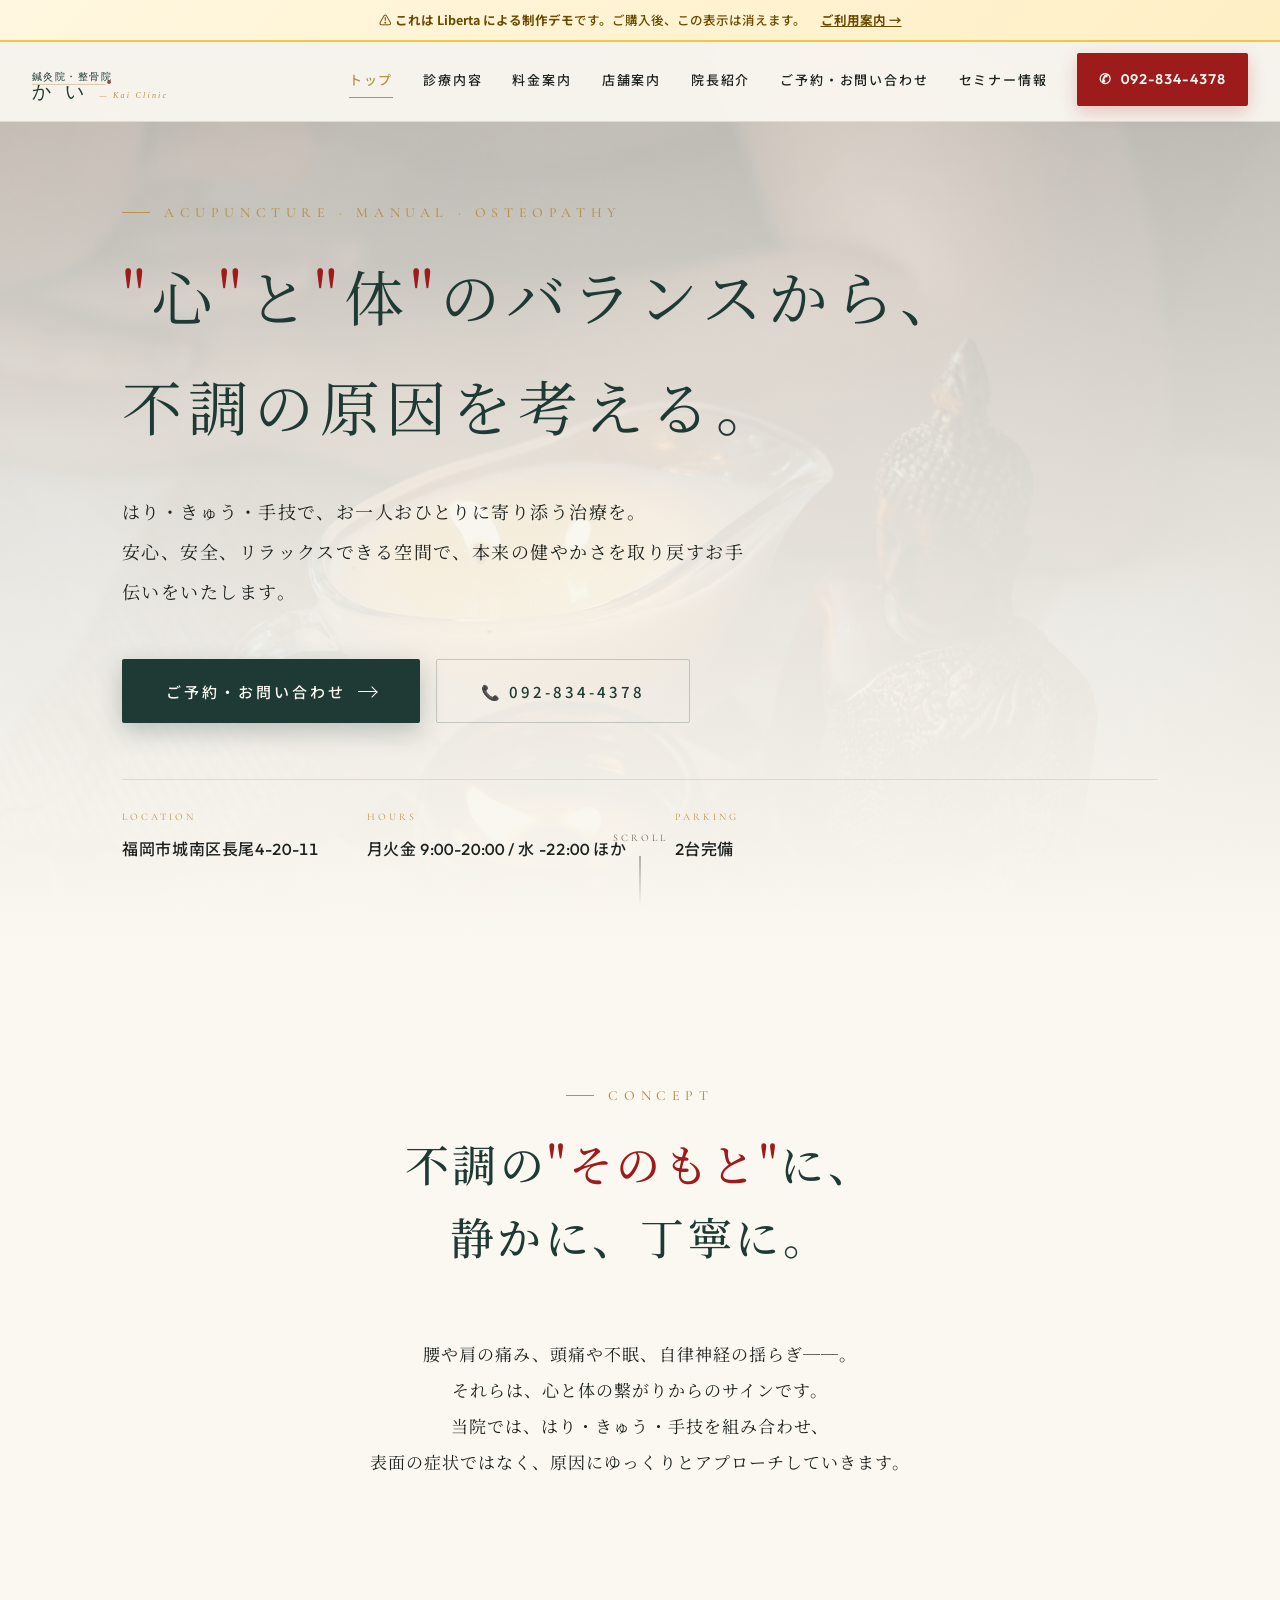
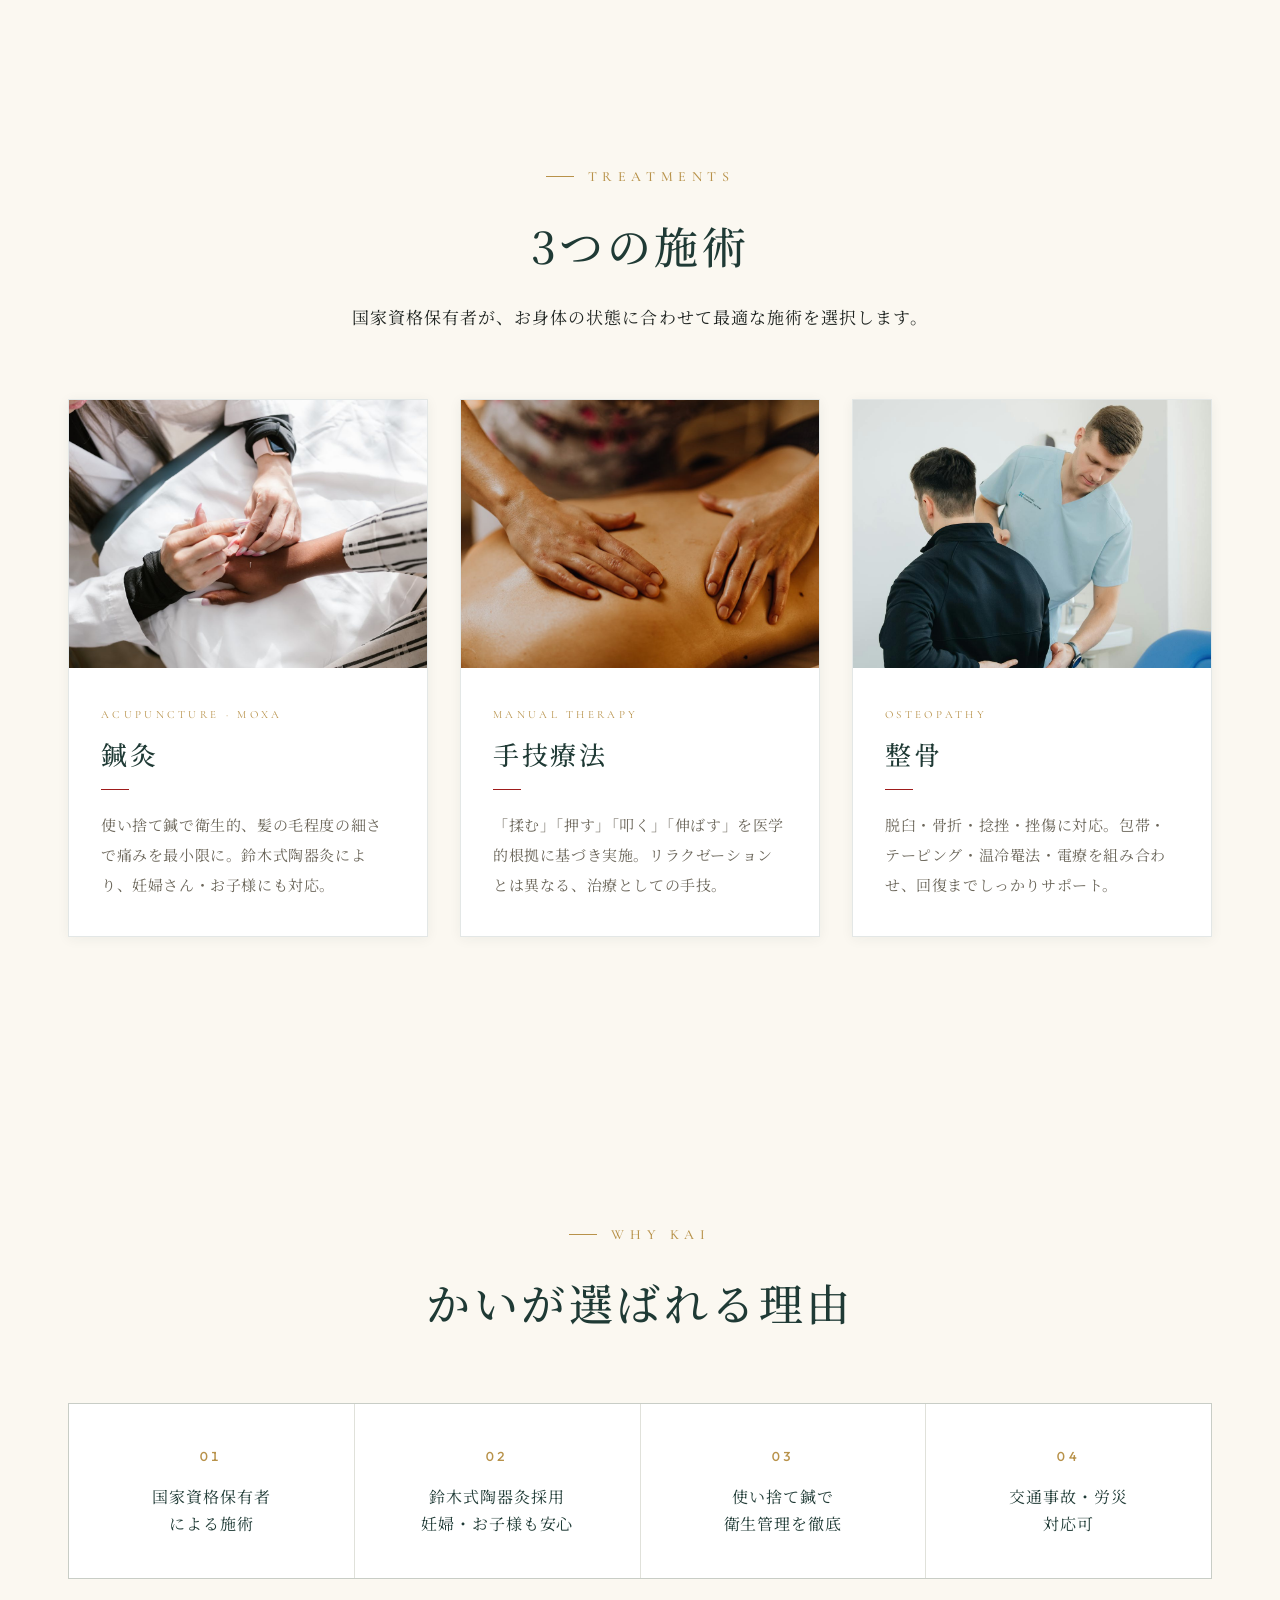
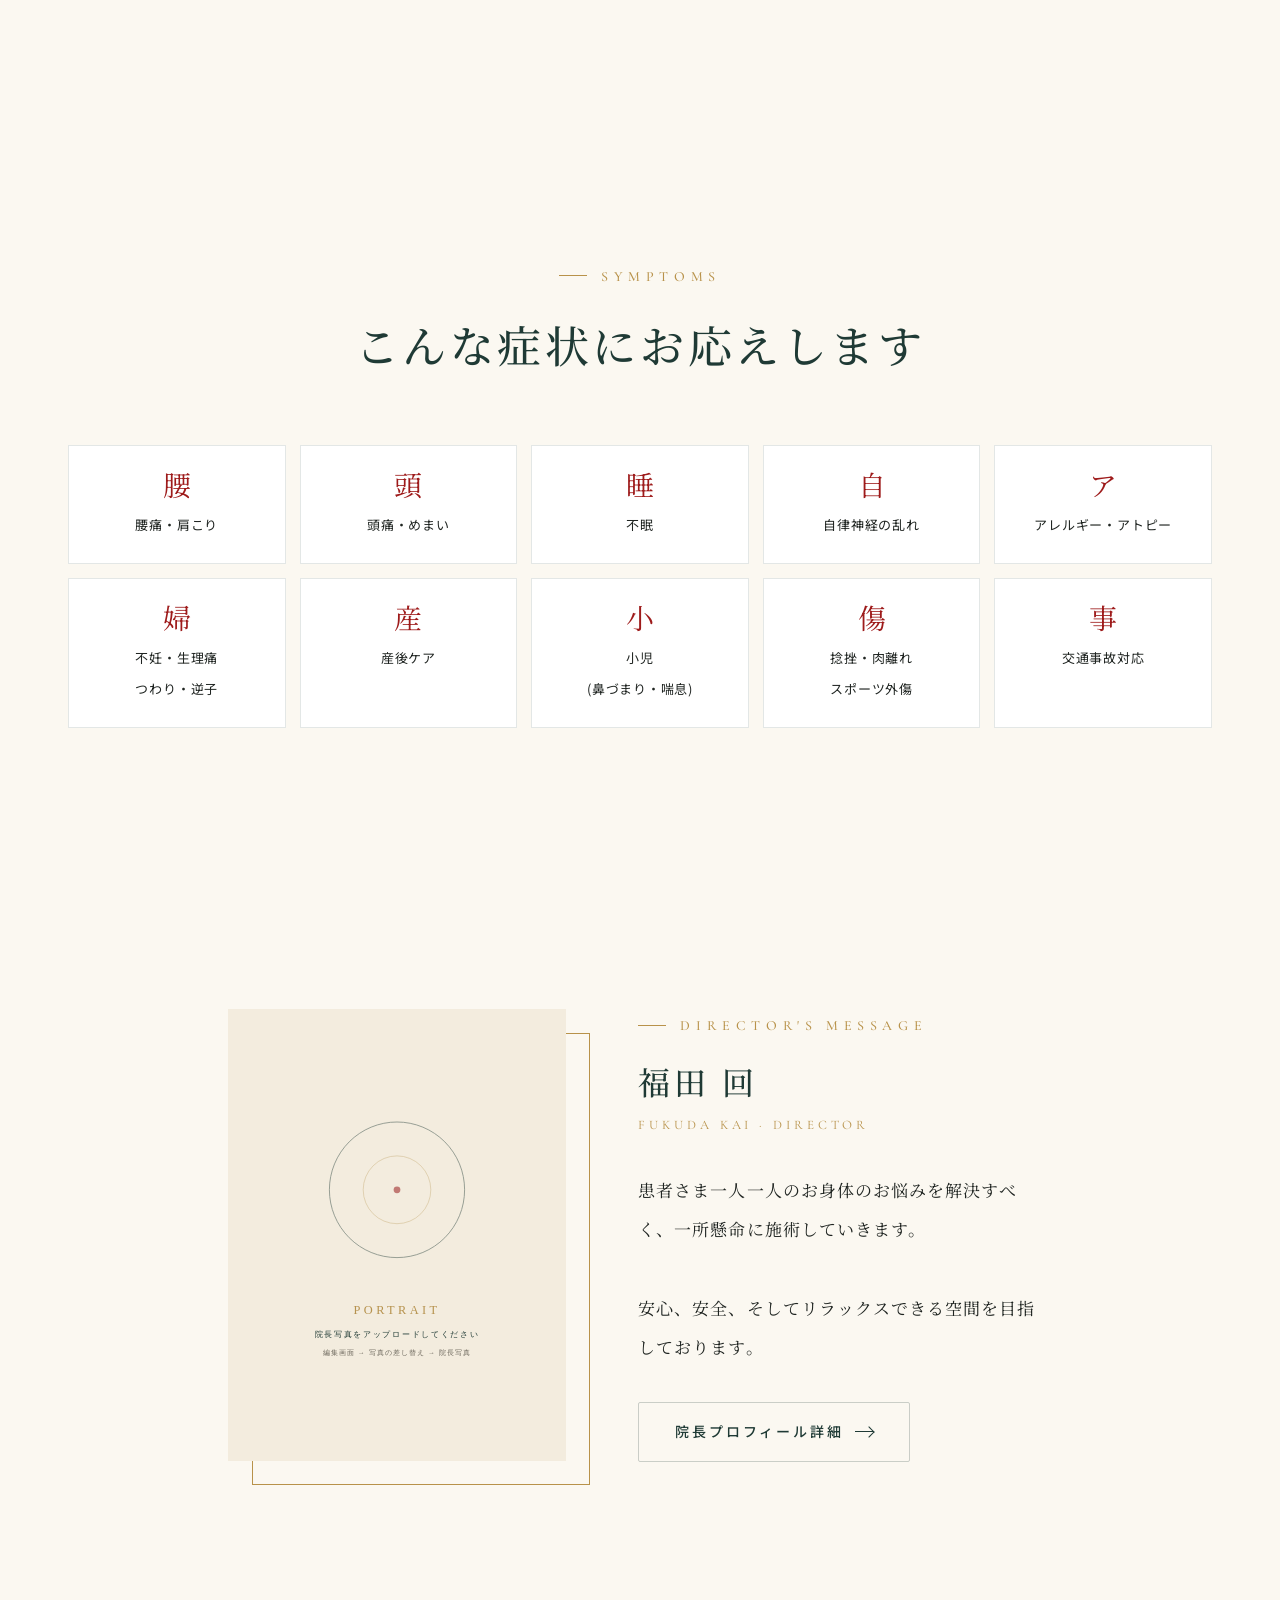
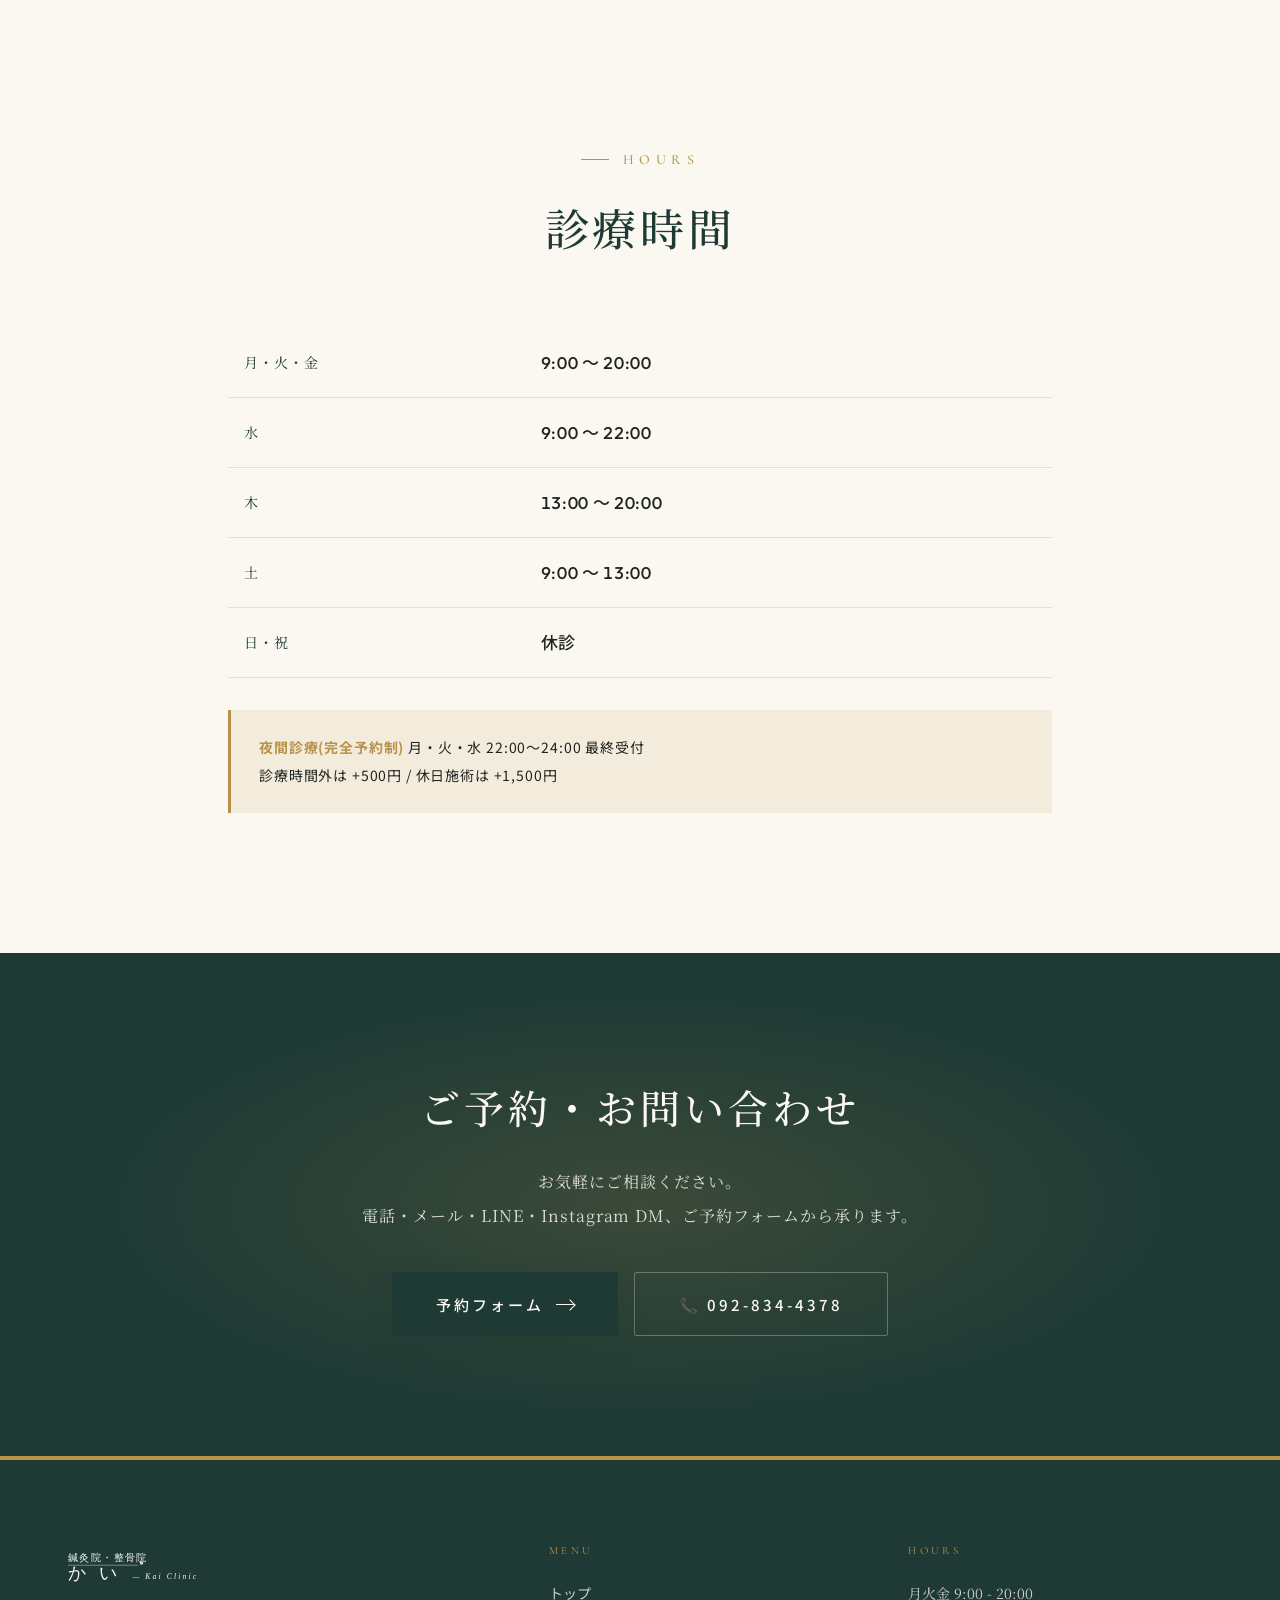
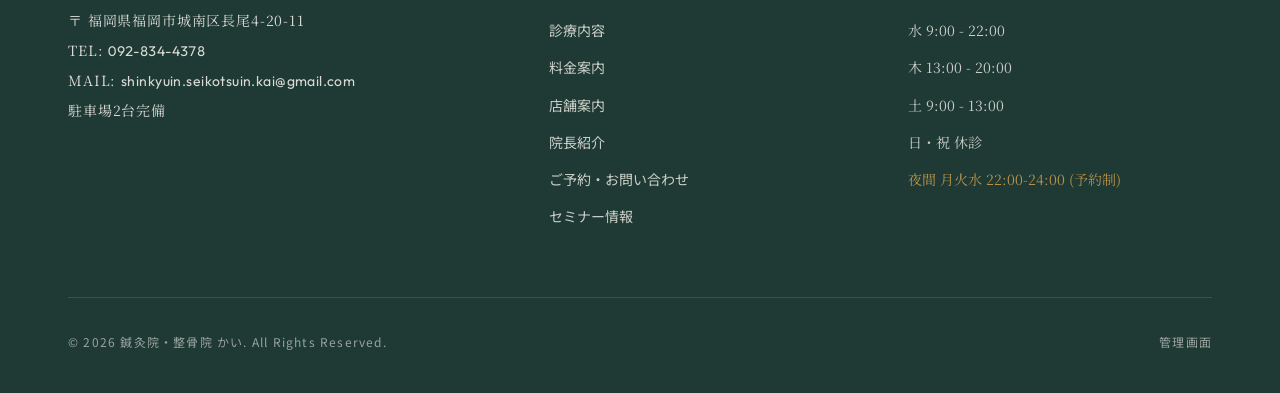
==== commit 61b2e229: "Add Liberta demo banner + state-checker LIVE handling" ====
--- a/index.html
+++ b/index.html
@@ -18,6 +18,10 @@
   <script src="/assets/state-checker.js" defer></script>
 </head>
 <body>
+<div id="liberta-demo-banner">
+  &#9888;&#65039; <strong>これは Liberta による制作デモ</strong>です。ご購入後、この表示は消えます。
+  <a href="https://libertahp.netlify.app/guide.html?ref=kai-shinkyuin" target="_blank" rel="noopener">ご利用案内 →</a>
+</div>
 
 <!-- ========== HEADER ========== -->
 <header class="site-header">
--- a/css/style.css
+++ b/css/style.css
@@ -1,3 +1,22 @@
+/* ============== Liberta デモバナー(LIVE時は state-checker.js が削除) ============== */
+#liberta-demo-banner {
+  position: fixed; top: 0; left: 0; right: 0; z-index: 1000;
+  background: linear-gradient(135deg, #fff7e0 0%, #ffefc5 100%);
+  color: #6b4a00; padding: 8px 16px;
+  font-size: 12.5px; text-align: center;
+  border-bottom: 2px solid #f4c542;
+  font-weight: 500;
+}
+#liberta-demo-banner a { color: #6b4a00; font-weight: 700; text-decoration: underline; margin-left: 12px; }
+body:not(.is-live) { padding-top: 38px; }
+body:not(.is-live) .site-header { top: 38px; }
+@media (max-width: 720px) {
+  #liberta-demo-banner { font-size: 11px; padding: 6px 10px; line-height: 1.5; }
+  #liberta-demo-banner a { margin-left: 0; display: inline-block; }
+  body:not(.is-live) { padding-top: 58px; }
+  body:not(.is-live) .site-header { top: 58px; }
+}
+
 /* ============================================
    鍼灸院・整骨院 かい — Light Premium
    設計: 真珠白×深緑×ダークゴールド×朱差し
